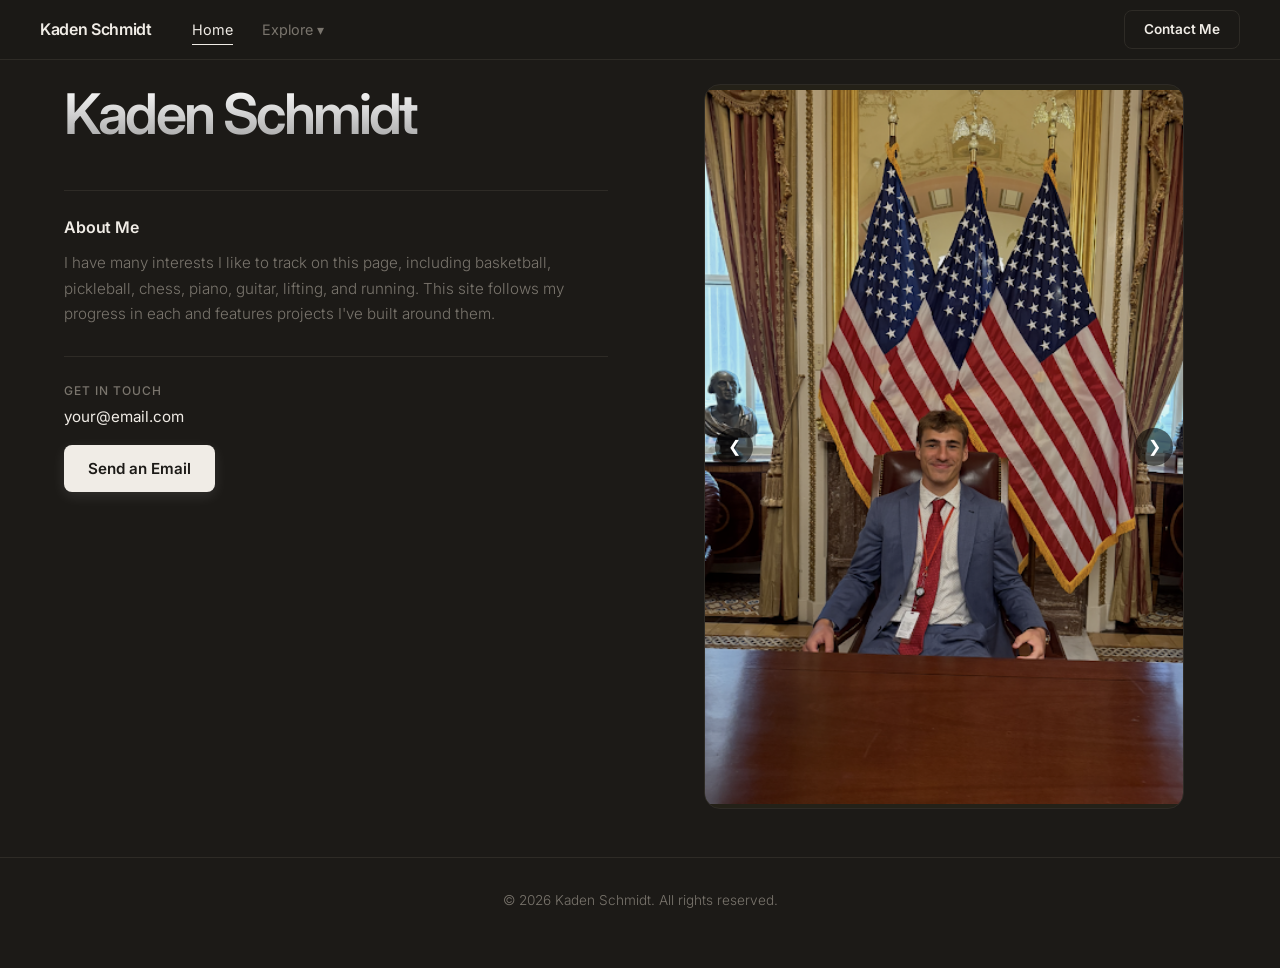
==== index.html @ 580882ee "Add files via upload" ====
<!DOCTYPE html>
<html lang="en">
<head>
    <meta charset="UTF-8">
    <meta name="viewport" content="width=device-width, initial-scale=1.0">
    <title>Kaden Schmidt</title>
    <meta name="description" content="Personal website of Kaden Schmidt.">
    <link rel="stylesheet" href="style.css">
    <link rel="preconnect" href="https://fonts.googleapis.com">
    <link rel="preconnect" href="https://fonts.gstatic.com" crossorigin>
    <link href="https://fonts.googleapis.com/css2?family=Inter:wght@300;400;600&display=swap" rel="stylesheet">
</head>
<body>

    <nav class="navbar">
        <div class="nav-left">
            <a href="index.html" class="nav-brand">Kaden Schmidt</a>
            <div class="nav-links">
                <a href="#home" class="nav-link active">Home</a>
                <div class="nav-dropdown">
                    <button class="nav-link dropdown-toggle">Explore &#9662;</button>
                    <div class="dropdown-menu">
                        <a href="pages/chess.html"      class="dropdown-item">♟ Chess</a>
                        <a href="pages/fitness.html"    class="dropdown-item">🏃 Fitness</a>
                        <a href="pages/pickleball.html" class="dropdown-item">🏓 Pickleball</a>
                        <a href="pages/germany.html"    class="dropdown-item">🇩🇪 Germany</a>
                    </div>
                </div>
            </div>
        </div>
        <a href="mailto:your@email.com" class="button contact-button">Contact Me</a>
    </nav>

    <!-- Single hero section: left = name + about + contact, right = photos -->
    <section id="home" class="hero">

        <div class="hero-left fade-in">
            <h1 class="title">Kaden Schmidt</h1>

            <div class="about-block">
                <h2 class="about-heading">About Me</h2>
                <p class="about-text">I have many interests I like to track on this page, including basketball, pickleball, chess, piano, guitar, lifting, and running. This site follows my progress in each and features projects I've built around them.</p>
            </div>

            <div class="contact-block">
                <p class="contact-label">Get in touch</p>
                <a href="mailto:your@email.com" class="contact-email">your@email.com</a>
                <a href="mailto:your@email.com" class="button cta-button" style="margin-top:1rem;display:inline-block;">Send an Email</a>
            </div>
        </div>

        <div class="hero-right fade-in">
            <div class="carousel-container">
                <button class="carousel-btn prev-btn" aria-label="Previous">&#10094;</button>
                <div class="carousel-track">
                    <img src="images/IMG_5273.PNG" alt="Kaden" class="carousel-img active">
                    <img src="images/IMG_5274.PNG" alt="Kaden" class="carousel-img">
                    <img src="images/IMG_5109.JPG" alt="Kaden" class="carousel-img">
                    <img src="images/IMG_5275.PNG" alt="Kaden" class="carousel-img">
                </div>
                <button class="carousel-btn next-btn" aria-label="Next">&#10095;</button>
            </div>
        </div>

    </section>

    <footer>
        <p>&copy; 2026 Kaden Schmidt. All rights reserved.</p>
    </footer>

    <script src="script.js"></script>
</body>
</html>
---- style.css ----
:root {
    --bg-color: #1c1a17;
    --text-primary: #f0ece6;
    --text-secondary: #7a756d;
    --card-bg: #242118;
    --card-border: #2e2b26;
    --nav-height: 60px;
    --font-family: 'Inter', -apple-system, BlinkMacSystemFont, "Segoe UI", Roboto, Helvetica, Arial, sans-serif;
}

* {
    margin: 0;
    padding: 0;
    box-sizing: border-box;
}

html {
    scroll-behavior: smooth;
    scroll-padding-top: calc(var(--nav-height) + 20px);
}

body {
    background-color: var(--bg-color);
    color: var(--text-primary);
    font-family: var(--font-family);
    line-height: 1.6;
    -webkit-font-smoothing: antialiased;
}

/* ── Navbar ── */
.navbar {
    position: fixed;
    top: 0;
    left: 0;
    right: 0;
    height: var(--nav-height);
    background-color: rgba(28, 26, 23, 0.88);
    backdrop-filter: blur(12px);
    -webkit-backdrop-filter: blur(12px);
    border-bottom: 1px solid var(--card-border);
    display: flex;
    align-items: center;
    justify-content: space-between;
    padding: 0 2.5rem;
    z-index: 1000;
}

.nav-left {
    display: flex;
    align-items: center;
    gap: 2.5rem;
}

.nav-brand {
    font-size: 1rem;
    font-weight: 600;
    color: var(--text-primary);
    text-decoration: none;
    letter-spacing: -0.02em;
    white-space: nowrap;
}

.nav-links {
    display: flex;
    gap: 1.8rem;
    align-items: center;
}

.nav-link {
    font-size: 0.9rem;
    font-weight: 400;
    color: var(--text-secondary);
    text-decoration: none;
    transition: color 0.2s ease;
    position: relative;
    white-space: nowrap;
}

.nav-link::after {
    content: '';
    position: absolute;
    bottom: -4px;
    left: 0;
    width: 0;
    height: 1px;
    background-color: var(--text-primary);
    transition: width 0.2s ease;
}

.nav-link:hover,
.nav-link.active {
    color: var(--text-primary);
}

.nav-link:hover::after,
.nav-link.active::after {
    width: 100%;
}

/* ── Nav Dropdown ── */
.nav-dropdown {
    position: relative;
}

.dropdown-toggle {
    background: none;
    border: none;
    cursor: pointer;
    font-family: var(--font-family);
    padding: 0;
    font-size: 0.9rem;
    font-weight: 400;
    color: var(--text-secondary);
    transition: color 0.2s ease;
}

.dropdown-toggle:hover { color: var(--text-primary); }

.dropdown-menu {
    display: none;
    position: absolute;
    top: calc(100% + 6px);
    left: 0;
    background: #111111;
    border: 1px solid var(--card-border);
    border-radius: 10px;
    padding: 0.4rem;
    min-width: 160px;
    z-index: 9999;
    box-shadow: 0 8px 24px rgba(0,0,0,0.5);
}

/* invisible bridge between toggle and menu so cursor doesn't "fall off" */
.dropdown-menu::before {
    content: '';
    position: absolute;
    top: -10px;
    left: 0;
    right: 0;
    height: 10px;
}

.nav-dropdown:hover .dropdown-menu,
.dropdown-menu.open {
    display: block;
}

.dropdown-item {
    display: block;
    padding: 0.55rem 0.85rem;
    font-size: 0.88rem;
    color: var(--text-secondary);
    text-decoration: none;
    border-radius: 7px;
    transition: all 0.15s ease;
    white-space: nowrap;
}

.dropdown-item:hover {
    background: rgba(255,255,255,0.07);
    color: var(--text-primary);
}

/* ── Buttons ── */
.button {
    display: inline-block;
    padding: 0.7rem 1.5rem;
    border-radius: 8px;
    text-decoration: none;
    font-weight: 600;
    font-size: 0.95rem;
    transition: all 0.2s ease;
    cursor: pointer;
    border: none;
}

.contact-button {
    background-color: transparent;
    color: var(--text-primary);
    border: 1px solid var(--card-border);
    font-size: 0.85rem;
    padding: 0.5rem 1.2rem;
}

.contact-button:hover {
    background-color: var(--card-bg);
    border-color: #404040;
}

.cta-button {
    background-color: var(--text-primary);
    color: var(--bg-color);
    box-shadow: 0 4px 14px rgba(255, 255, 255, 0.1);
}

.cta-button:hover {
    background-color: #d0d0d0;
    transform: translateY(-2px);
    box-shadow: 0 6px 20px rgba(255, 255, 255, 0.15);
}

.secondary-button {
    background-color: transparent;
    color: var(--text-primary);
    border: 1px solid var(--card-border);
}

.secondary-button:hover {
    background-color: var(--card-bg);
    border-color: #404040;
}

/* ── Hero Split Layout ── */
.hero {
    min-height: 90vh;
    display: flex;
    align-items: flex-start;
    gap: 4rem;
    padding: calc(var(--nav-height) + 1.5rem) 4rem 3rem 4rem;
    max-width: 1300px;
    margin: 0 auto;
}

.hero-left {
    flex: 1;
    display: flex;
    flex-direction: column;
    justify-content: flex-start;
}

.hero-right {
    flex: 1;
    display: flex;
    align-items: flex-start;
    justify-content: center;
}

/* About block */
.about-block {
    margin-top: 2rem;
    padding-top: 1.5rem;
    border-top: 1px solid var(--card-border);
}

.about-heading {
    font-size: 1rem;
    font-weight: 600;
    letter-spacing: -0.01em;
    color: var(--text-primary);
    margin-bottom: 0.6rem;
}

.about-text {
    font-size: 0.95rem;
    color: var(--text-secondary);
    line-height: 1.7;
    font-weight: 300;
    margin-bottom: 0;
}

/* Contact block */
.contact-block {
    margin-top: 1.8rem;
    padding-top: 1.5rem;
    border-top: 1px solid var(--card-border);
    display: flex;
    flex-direction: column;
    align-items: flex-start;
}

.contact-label {
    font-size: 0.75rem;
    text-transform: uppercase;
    letter-spacing: 0.08em;
    color: var(--text-secondary);
    margin-bottom: 0.3rem;
    font-weight: 500;
}

.contact-email {
    font-size: 0.95rem;
    color: var(--text-primary);
    text-decoration: none;
    font-weight: 400;
    transition: color 0.2s;
}

.contact-email:hover { color: #a0a0a0; }


/* ── Typography ── */
.title {
    font-size: 3.5rem;
    font-weight: 600;
    letter-spacing: -0.05em;
    margin-bottom: 0.75rem;
    background: linear-gradient(180deg, #ffffff 0%, #a0a0a0 100%);
    -webkit-background-clip: text;
    -webkit-text-fill-color: transparent;
    line-height: 1.1;
}

.subtitle {
    font-size: 1rem;
    font-weight: 300;
    color: var(--text-secondary);
    margin-bottom: 1.5rem;
}

.intro {
    font-size: 1.05rem;
    color: var(--text-secondary);
    margin-bottom: 2rem;
    line-height: 1.7;
    max-width: 480px;
}

.hero-buttons {
    display: flex;
    gap: 1rem;
    flex-wrap: wrap;
}

/* ── Sections ── */
.about,
.projects,
.contact {
    max-width: 1300px;
    margin: 0 auto;
    padding: 4rem;
}

h2 {
    font-size: 1.8rem;
    font-weight: 600;
    margin-bottom: 1rem;
    letter-spacing: -0.02em;
}

p {
    color: var(--text-secondary);
    margin-bottom: 1.5rem;
    font-weight: 300;
}

.mb-4 { margin-bottom: 2rem; }
.text-center { text-align: center; }

/* ── Project Cards ── */
.project-grid {
    display: grid;
    grid-template-columns: repeat(auto-fit, minmax(280px, 1fr));
    gap: 1.5rem;
}

.project-card {
    background-color: var(--card-bg);
    border: 1px solid var(--card-border);
    border-radius: 12px;
    padding: 1.5rem;
    transition: transform 0.3s ease, border-color 0.3s ease, box-shadow 0.3s ease;
}

.project-card:hover {
    transform: translateY(-4px);
    border-color: #404040;
    box-shadow: 0 10px 30px rgba(0, 0, 0, 0.5);
}

.project-card h3 {
    font-size: 1.1rem;
    font-weight: 600;
    margin-bottom: 0.5rem;
    color: var(--text-primary);
}

.project-card p {
    margin-bottom: 0;
    font-size: 0.95rem;
}

/* ── Contact ── */
.contact {
    border-top: 1px solid var(--card-border);
}

/* ── Page Content (chess.html) ── */
.page-content {
    max-width: 700px;
    margin: 0 auto;
    padding: calc(var(--nav-height) + 4rem) 2rem 4rem 2rem;
}

/* ── Footer ── */
footer {
    text-align: center;
    padding: 2rem;
    font-size: 0.85rem;
    color: #4a4640;
    border-top: 1px solid var(--card-border);
}

/* ── Animations ── */
.fade-in {
    opacity: 0;
    transform: translateY(20px);
    animation: fadeIn 0.8s cubic-bezier(0.16, 1, 0.3, 1) forwards;
}

.hero-left.fade-in  { animation-delay: 0.1s; }
.hero-right.fade-in { animation-delay: 0.25s; }

@keyframes fadeIn {
    to { opacity: 1; transform: translateY(0); }
}

/* ── Carousel ── */
.carousel-container {
    position: relative;
    width: 100%;
    max-width: 480px;
    overflow: hidden;
    border-radius: 16px;
    border: 1px solid var(--card-border);
    background-color: var(--card-bg);
}

.carousel-track {
    display: flex;
    transition: transform 0.4s ease-in-out;
}

.carousel-img {
    width: 100%;
    height: auto;
    object-fit: contain;
    flex-shrink: 0;
    display: block;
}

.carousel-btn {
    position: absolute;
    top: 50%;
    transform: translateY(-50%);
    background: rgba(0, 0, 0, 0.55);
    color: white;
    border: none;
    width: 38px;
    height: 38px;
    border-radius: 50%;
    cursor: pointer;
    font-size: 1rem;
    z-index: 10;
    display: flex;
    align-items: center;
    justify-content: center;
    transition: background 0.2s ease;
}

.carousel-btn:hover { background: rgba(0, 0, 0, 0.85); }
.prev-btn { left: 10px; }
.next-btn { right: 10px; }

/* ── Responsive ── */
@media (max-width: 900px) {
    .hero {
        flex-direction: column;
        padding: calc(var(--nav-height) + 2rem) 2rem 3rem 2rem;
        gap: 2.5rem;
        min-height: unset;
    }

    .hero-right {
        width: 100%;
    }

    .carousel-container {
        max-width: 100%;
    }

    .title { font-size: 2.8rem; }

    .about, .projects, .contact {
        padding: 3rem 2rem;
    }
}

@media (max-width: 600px) {
    .navbar { padding: 0 1.2rem; }
    .nav-links { gap: 1rem; }
    .nav-link { font-size: 0.8rem; }
    .nav-brand { font-size: 0.9rem; }
    .title { font-size: 2.2rem; }
}
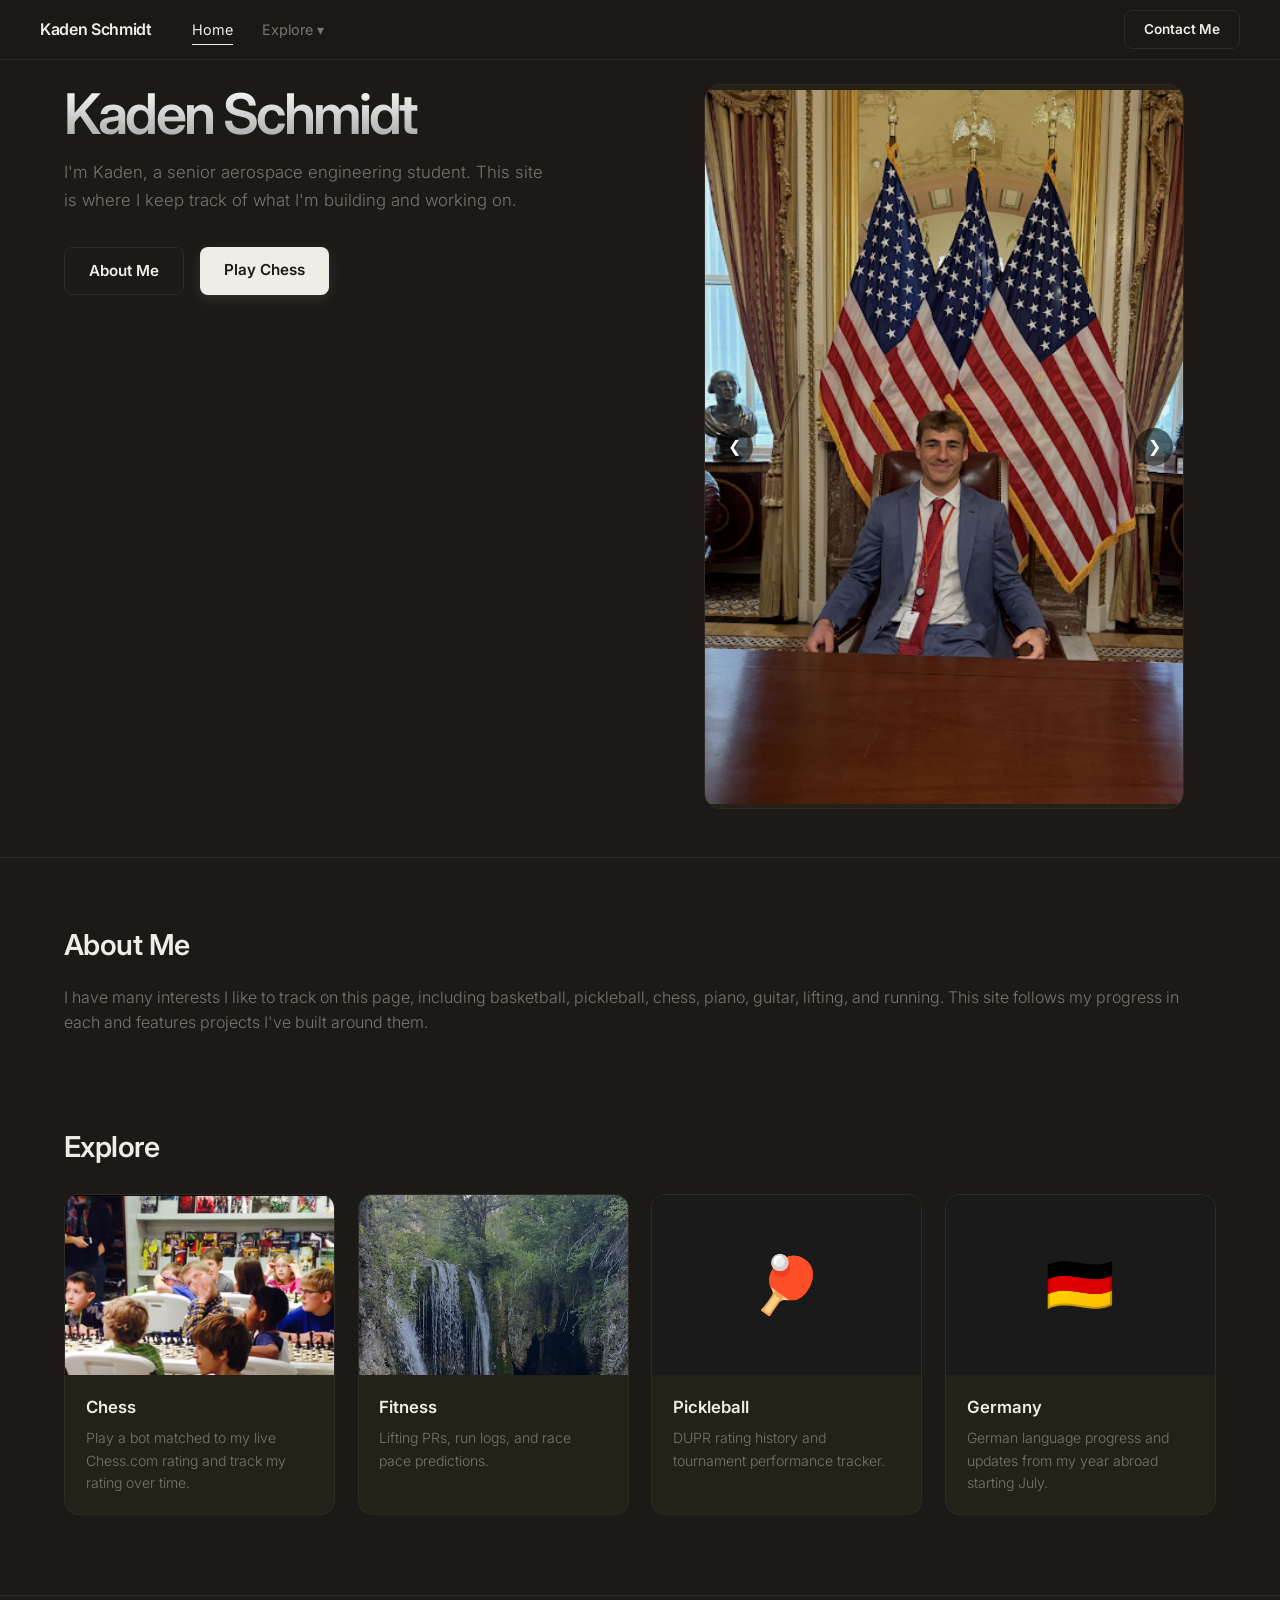
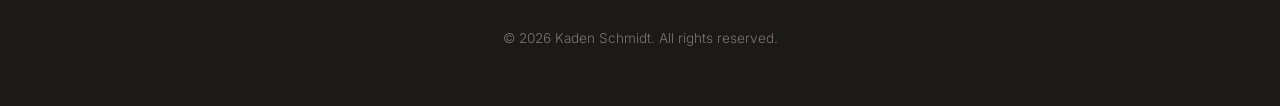
==== commit f554b6fc: "Add files via upload" ====
--- a/index.html
+++ b/index.html
@@ -31,24 +31,16 @@
         <a href="mailto:your@email.com" class="button contact-button">Contact Me</a>
     </nav>
 
-    <!-- Single hero section: left = name + about + contact, right = photos -->
+    <!-- Hero -->
     <section id="home" class="hero">
-
         <div class="hero-left fade-in">
             <h1 class="title">Kaden Schmidt</h1>
-
-            <div class="about-block">
-                <h2 class="about-heading">About Me</h2>
-                <p class="about-text">I have many interests I like to track on this page, including basketball, pickleball, chess, piano, guitar, lifting, and running. This site follows my progress in each and features projects I've built around them.</p>
-            </div>
-
-            <div class="contact-block">
-                <p class="contact-label">Get in touch</p>
-                <a href="mailto:your@email.com" class="contact-email">your@email.com</a>
-                <a href="mailto:your@email.com" class="button cta-button" style="margin-top:1rem;display:inline-block;">Send an Email</a>
+            <p class="intro">I'm Kaden, a senior aerospace engineering student. This site is where I keep track of what I'm building and working on.</p>
+            <div class="hero-buttons">
+                <a href="#about"           class="button secondary-button">About Me</a>
+                <a href="pages/chess.html" class="button cta-button">Play Chess</a>
             </div>
         </div>
-
         <div class="hero-right fade-in">
             <div class="carousel-container">
                 <button class="carousel-btn prev-btn" aria-label="Previous">&#10094;</button>
@@ -61,7 +53,60 @@
                 <button class="carousel-btn next-btn" aria-label="Next">&#10095;</button>
             </div>
         </div>
+    </section>
 
+    <!-- About -->
+    <section id="about" class="about fade-in">
+        <h2>About Me</h2>
+        <p>I have many interests I like to track on this page, including basketball, pickleball, chess, piano, guitar, lifting, and running. This site follows my progress in each and features projects I've built around them.</p>
+    </section>
+
+    <!-- Page cards -->
+    <section id="pages" class="page-cards-section fade-in">
+        <h2>Explore</h2>
+        <div class="page-cards-grid">
+
+            <a href="pages/chess.html" class="page-card">
+                <div class="page-card-img-wrap">
+                    <img src="images/IMG_0338chess.PNG" alt="Chess">
+                </div>
+                <div class="page-card-body">
+                    <h3>Chess</h3>
+                    <p>Play a bot matched to my live Chess.com rating and track my rating over time.</p>
+                </div>
+            </a>
+
+            <a href="pages/fitness.html" class="page-card">
+                <div class="page-card-img-wrap">
+                    <img src="images/IMG_5275.PNG" alt="Fitness">
+                </div>
+                <div class="page-card-body">
+                    <h3>Fitness</h3>
+                    <p>Lifting PRs, run logs, and race pace predictions.</p>
+                </div>
+            </a>
+
+            <a href="pages/pickleball.html" class="page-card">
+                <div class="page-card-img-wrap page-card-img-placeholder">
+                    <span>🏓</span>
+                </div>
+                <div class="page-card-body">
+                    <h3>Pickleball</h3>
+                    <p>DUPR rating history and tournament performance tracker.</p>
+                </div>
+            </a>
+
+            <a href="pages/germany.html" class="page-card">
+                <div class="page-card-img-wrap page-card-img-placeholder">
+                    <span>🇩🇪</span>
+                </div>
+                <div class="page-card-body">
+                    <h3>Germany</h3>
+                    <p>German language progress and updates from my year abroad starting July.</p>
+                </div>
+            </a>
+
+        </div>
     </section>
 
     <footer>
--- a/style.css
+++ b/style.css
@@ -322,12 +322,11 @@
 }
 
 /* ── Sections ── */
-.about,
-.projects,
-.contact {
+.about {
     max-width: 1300px;
     margin: 0 auto;
     padding: 4rem;
+    border-top: 1px solid var(--card-border);
 }
 
 h2 {
@@ -343,46 +342,84 @@
     font-weight: 300;
 }
 
-.mb-4 { margin-bottom: 2rem; }
-.text-center { text-align: center; }
-
-/* ── Project Cards ── */
-.project-grid {
+/* ── Page Cards ── */
+.page-cards-section {
+    max-width: 1300px;
+    margin: 0 auto;
+    padding: 0 4rem 5rem 4rem;
+}
+
+.page-cards-grid {
     display: grid;
-    grid-template-columns: repeat(auto-fit, minmax(280px, 1fr));
-    gap: 1.5rem;
-}
-
-.project-card {
-    background-color: var(--card-bg);
+    grid-template-columns: repeat(auto-fit, minmax(240px, 1fr));
+    gap: 1.4rem;
+    margin-top: 1.5rem;
+}
+
+.page-card {
+    background: var(--card-bg);
     border: 1px solid var(--card-border);
-    border-radius: 12px;
-    padding: 1.5rem;
-    transition: transform 0.3s ease, border-color 0.3s ease, box-shadow 0.3s ease;
-}
-
-.project-card:hover {
-    transform: translateY(-4px);
+    border-radius: 14px;
+    overflow: hidden;
+    text-decoration: none;
+    color: inherit;
+    transition: transform 0.25s ease, border-color 0.25s ease, box-shadow 0.25s ease;
+    display: flex;
+    flex-direction: column;
+}
+
+.page-card:hover {
+    transform: translateY(-5px);
     border-color: #404040;
-    box-shadow: 0 10px 30px rgba(0, 0, 0, 0.5);
-}
-
-.project-card h3 {
-    font-size: 1.1rem;
+    box-shadow: 0 12px 32px rgba(0,0,0,0.5);
+}
+
+.page-card-img-wrap {
+    width: 100%;
+    height: 180px;
+    overflow: hidden;
+    background: #1a1a1a;
+}
+
+.page-card-img-wrap img {
+    width: 100%;
+    height: 100%;
+    object-fit: cover;
+    object-position: center top;
+    display: block;
+    transition: transform 0.3s ease;
+}
+
+.page-card:hover .page-card-img-wrap img {
+    transform: scale(1.04);
+}
+
+.page-card-img-placeholder {
+    display: flex;
+    align-items: center;
+    justify-content: center;
+    font-size: 3.5rem;
+}
+
+.page-card-body {
+    padding: 1.2rem 1.3rem;
+    flex: 1;
+}
+
+.page-card-body h3 {
+    font-size: 1.05rem;
     font-weight: 600;
-    margin-bottom: 0.5rem;
-    color: var(--text-primary);
-}
-
-.project-card p {
-    margin-bottom: 0;
-    font-size: 0.95rem;
-}
-
-/* ── Contact ── */
-.contact {
-    border-top: 1px solid var(--card-border);
-}
+    color: var(--text-primary);
+    margin-bottom: 0.4rem;
+}
+
+.page-card-body p {
+    font-size: 0.88rem;
+    color: var(--text-secondary);
+    line-height: 1.6;
+    margin: 0;
+}
+
 
 /* ── Page Content (chess.html) ── */
 .page-content {
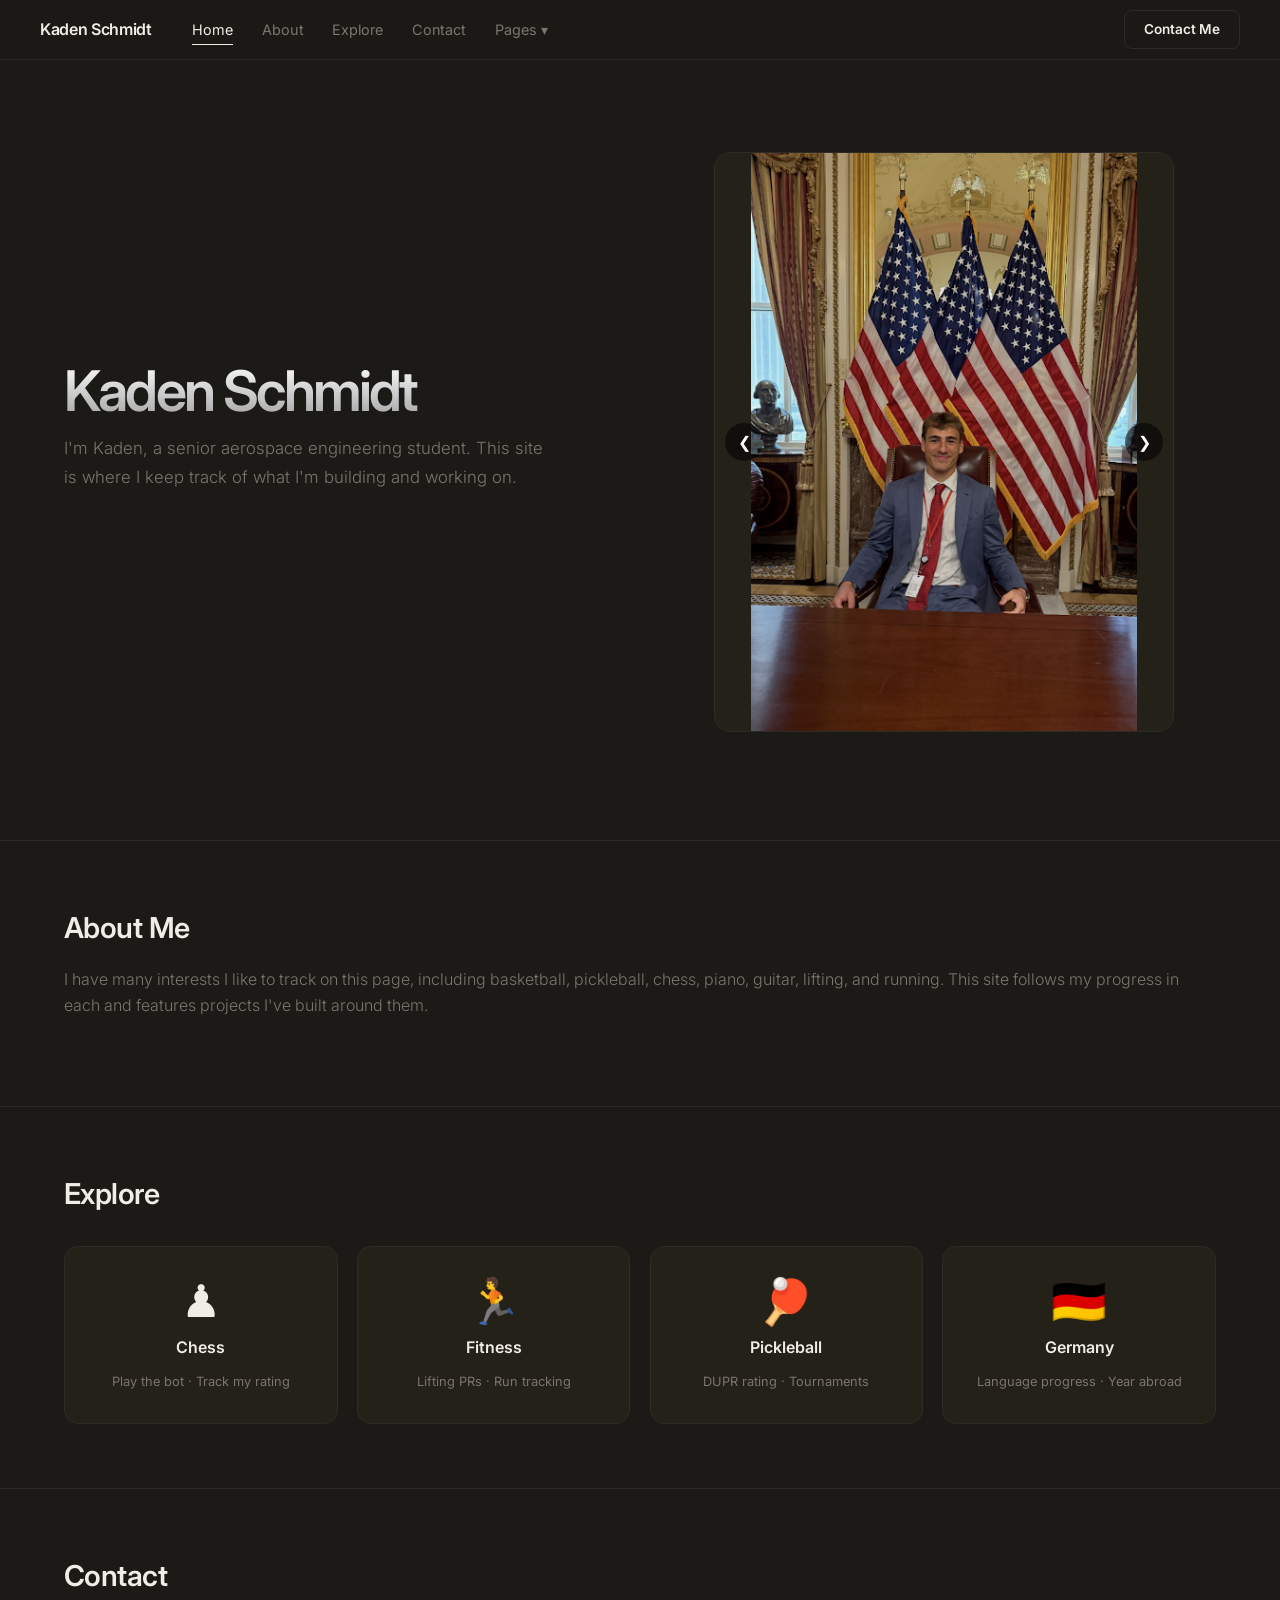
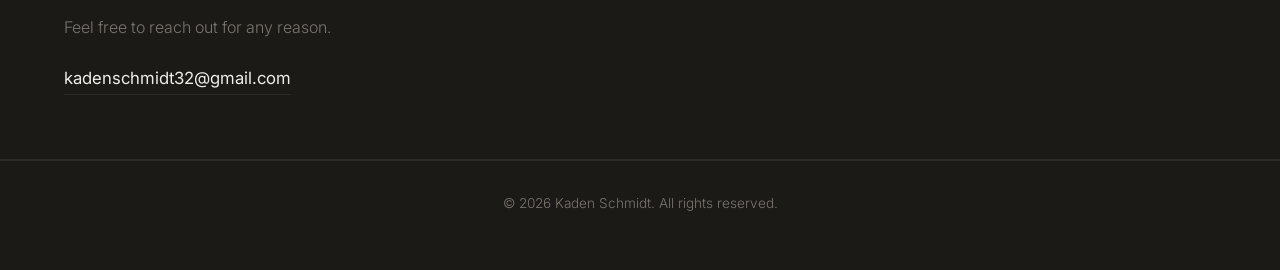
==== commit 63c305e5: "Add files via upload" ====
--- a/index.html
+++ b/index.html
@@ -16,9 +16,12 @@
         <div class="nav-left">
             <a href="index.html" class="nav-brand">Kaden Schmidt</a>
             <div class="nav-links">
-                <a href="#home" class="nav-link active">Home</a>
+                <a href="#home"    class="nav-link active">Home</a>
+                <a href="#about"   class="nav-link">About</a>
+                <a href="#explore" class="nav-link">Explore</a>
+                <a href="#contact" class="nav-link">Contact</a>
                 <div class="nav-dropdown">
-                    <button class="nav-link dropdown-toggle">Explore &#9662;</button>
+                    <button class="nav-link dropdown-toggle">Pages &#9662;</button>
                     <div class="dropdown-menu">
                         <a href="pages/chess.html"      class="dropdown-item">♟ Chess</a>
                         <a href="pages/fitness.html"    class="dropdown-item">🏃 Fitness</a>
@@ -28,24 +31,20 @@
                 </div>
             </div>
         </div>
-        <a href="mailto:your@email.com" class="button contact-button">Contact Me</a>
+        <a href="#contact" class="button contact-button">Contact Me</a>
     </nav>
 
-    <!-- Hero -->
+    <!-- ── Hero ── -->
     <section id="home" class="hero">
         <div class="hero-left fade-in">
             <h1 class="title">Kaden Schmidt</h1>
             <p class="intro">I'm Kaden, a senior aerospace engineering student. This site is where I keep track of what I'm building and working on.</p>
-            <div class="hero-buttons">
-                <a href="#about"           class="button secondary-button">About Me</a>
-                <a href="pages/chess.html" class="button cta-button">Play Chess</a>
-            </div>
         </div>
         <div class="hero-right fade-in">
             <div class="carousel-container">
                 <button class="carousel-btn prev-btn" aria-label="Previous">&#10094;</button>
                 <div class="carousel-track">
-                    <img src="images/IMG_5273.PNG" alt="Kaden" class="carousel-img active">
+                    <img src="images/IMG_5273.PNG" alt="Kaden" class="carousel-img">
                     <img src="images/IMG_5274.PNG" alt="Kaden" class="carousel-img">
                     <img src="images/IMG_5109.JPG" alt="Kaden" class="carousel-img">
                     <img src="images/IMG_5275.PNG" alt="Kaden" class="carousel-img">
@@ -55,60 +54,51 @@
         </div>
     </section>
 
-    <!-- About -->
-    <section id="about" class="about fade-in">
+    <!-- ── About ── -->
+    <div class="section-divider"></div>
+    <section id="about" class="content-section fade-in">
         <h2>About Me</h2>
         <p>I have many interests I like to track on this page, including basketball, pickleball, chess, piano, guitar, lifting, and running. This site follows my progress in each and features projects I've built around them.</p>
     </section>
 
-    <!-- Page cards -->
-    <section id="pages" class="page-cards-section fade-in">
+    <!-- ── Explore ── -->
+    <div class="section-divider"></div>
+    <section id="explore" class="content-section fade-in">
         <h2>Explore</h2>
-        <div class="page-cards-grid">
-
-            <a href="pages/chess.html" class="page-card">
-                <div class="page-card-img-wrap">
-                    <img src="images/IMG_0338chess.PNG" alt="Chess">
-                </div>
-                <div class="page-card-body">
-                    <h3>Chess</h3>
-                    <p>Play a bot matched to my live Chess.com rating and track my rating over time.</p>
-                </div>
+        <div class="explore-grid">
+            <a href="pages/chess.html" class="explore-tile">
+                <span class="explore-icon">♟</span>
+                <span class="explore-title">Chess</span>
+                <span class="explore-desc">Play the bot · Track my rating</span>
             </a>
-
-            <a href="pages/fitness.html" class="page-card">
-                <div class="page-card-img-wrap">
-                    <img src="images/IMG_5275.PNG" alt="Fitness">
-                </div>
-                <div class="page-card-body">
-                    <h3>Fitness</h3>
-                    <p>Lifting PRs, run logs, and race pace predictions.</p>
-                </div>
+            <a href="pages/fitness.html" class="explore-tile">
+                <span class="explore-icon">🏃</span>
+                <span class="explore-title">Fitness</span>
+                <span class="explore-desc">Lifting PRs · Run tracking</span>
             </a>
-
-            <a href="pages/pickleball.html" class="page-card">
-                <div class="page-card-img-wrap page-card-img-placeholder">
-                    <span>🏓</span>
-                </div>
-                <div class="page-card-body">
-                    <h3>Pickleball</h3>
-                    <p>DUPR rating history and tournament performance tracker.</p>
-                </div>
+            <a href="pages/pickleball.html" class="explore-tile">
+                <span class="explore-icon">🏓</span>
+                <span class="explore-title">Pickleball</span>
+                <span class="explore-desc">DUPR rating · Tournaments</span>
             </a>
-
-            <a href="pages/germany.html" class="page-card">
-                <div class="page-card-img-wrap page-card-img-placeholder">
-                    <span>🇩🇪</span>
-                </div>
-                <div class="page-card-body">
-                    <h3>Germany</h3>
-                    <p>German language progress and updates from my year abroad starting July.</p>
-                </div>
+            <a href="pages/germany.html" class="explore-tile">
+                <span class="explore-icon">🇩🇪</span>
+                <span class="explore-title">Germany</span>
+                <span class="explore-desc">Language progress · Year abroad</span>
             </a>
-
         </div>
     </section>
 
+    <!-- ── Contact ── -->
+    <div class="section-divider"></div>
+    <section id="contact" class="content-section fade-in">
+        <h2>Contact</h2>
+        <p>Feel free to reach out for any reason.</p>
+        <a href="mailto:kadenschmidt32@gmail.com" class="contact-email-link">kadenschmidt32@gmail.com</a>
+    </section>
+
+    <!-- ── Footer ── -->
+    <div class="section-divider"></div>
     <footer>
         <p>&copy; 2026 Kaden Schmidt. All rights reserved.</p>
     </footer>
--- a/style.css
+++ b/style.css
@@ -212,11 +212,11 @@
 
 /* ── Hero Split Layout ── */
 .hero {
-    min-height: 90vh;
-    display: flex;
-    align-items: flex-start;
+    min-height: calc(100vh - var(--nav-height));
+    display: flex;
+    align-items: center;
     gap: 4rem;
-    padding: calc(var(--nav-height) + 1.5rem) 4rem 3rem 4rem;
+    padding: calc(var(--nav-height) + 2rem) 4rem 3rem 4rem;
     max-width: 1300px;
     margin: 0 auto;
 }
@@ -225,67 +225,15 @@
     flex: 1;
     display: flex;
     flex-direction: column;
-    justify-content: flex-start;
+    justify-content: center;
 }
 
 .hero-right {
     flex: 1;
     display: flex;
-    align-items: flex-start;
+    align-items: center;
     justify-content: center;
 }
-
-/* About block */
-.about-block {
-    margin-top: 2rem;
-    padding-top: 1.5rem;
-    border-top: 1px solid var(--card-border);
-}
-
-.about-heading {
-    font-size: 1rem;
-    font-weight: 600;
-    letter-spacing: -0.01em;
-    color: var(--text-primary);
-    margin-bottom: 0.6rem;
-}
-
-.about-text {
-    font-size: 0.95rem;
-    color: var(--text-secondary);
-    line-height: 1.7;
-    font-weight: 300;
-    margin-bottom: 0;
-}
-
-/* Contact block */
-.contact-block {
-    margin-top: 1.8rem;
-    padding-top: 1.5rem;
-    border-top: 1px solid var(--card-border);
-    display: flex;
-    flex-direction: column;
-    align-items: flex-start;
-}
-
-.contact-label {
-    font-size: 0.75rem;
-    text-transform: uppercase;
-    letter-spacing: 0.08em;
-    color: var(--text-secondary);
-    margin-bottom: 0.3rem;
-    font-weight: 500;
-}
-
-.contact-email {
-    font-size: 0.95rem;
-    color: var(--text-primary);
-    text-decoration: none;
-    font-weight: 400;
-    transition: color 0.2s;
-}
-
-.contact-email:hover { color: #a0a0a0; }
 
 
 /* ── Typography ── */
@@ -321,12 +269,18 @@
     flex-wrap: wrap;
 }
 
-/* ── Sections ── */
-.about {
+/* ── Section divider ── */
+.section-divider {
+    width: 100%;
+    height: 1px;
+    background: var(--card-border);
+}
+
+/* ── Content sections ── */
+.content-section {
     max-width: 1300px;
     margin: 0 auto;
     padding: 4rem;
-    border-top: 1px solid var(--card-border);
 }
 
 h2 {
@@ -342,82 +296,66 @@
     font-weight: 300;
 }
 
-/* ── Page Cards ── */
-.page-cards-section {
-    max-width: 1300px;
-    margin: 0 auto;
-    padding: 0 4rem 5rem 4rem;
-}
-
-.page-cards-grid {
+/* ── Explore tiles ── */
+.explore-grid {
     display: grid;
-    grid-template-columns: repeat(auto-fit, minmax(240px, 1fr));
-    gap: 1.4rem;
-    margin-top: 1.5rem;
-}
-
-.page-card {
+    grid-template-columns: repeat(4, 1fr);
+    gap: 1.2rem;
+    margin-top: 1.8rem;
+}
+
+.explore-tile {
     background: var(--card-bg);
     border: 1px solid var(--card-border);
     border-radius: 14px;
-    overflow: hidden;
+    padding: 2rem 1rem;
     text-decoration: none;
     color: inherit;
-    transition: transform 0.25s ease, border-color 0.25s ease, box-shadow 0.25s ease;
     display: flex;
     flex-direction: column;
-}
-
-.page-card:hover {
-    transform: translateY(-5px);
-    border-color: #404040;
-    box-shadow: 0 12px 32px rgba(0,0,0,0.5);
-}
-
-.page-card-img-wrap {
-    width: 100%;
-    height: 180px;
-    overflow: hidden;
-    background: #1a1a1a;
-}
-
-.page-card-img-wrap img {
-    width: 100%;
-    height: 100%;
-    object-fit: cover;
-    object-position: center top;
-    display: block;
-    transition: transform 0.3s ease;
-}
-
-.page-card:hover .page-card-img-wrap img {
-    transform: scale(1.04);
-}
-
-.page-card-img-placeholder {
-    display: flex;
-    align-items: center;
-    justify-content: center;
-    font-size: 3.5rem;
-}
-
-.page-card-body {
-    padding: 1.2rem 1.3rem;
-    flex: 1;
-}
-
-.page-card-body h3 {
+    align-items: center;
+    gap: 0.7rem;
+    transition: transform 0.2s ease, border-color 0.2s ease, box-shadow 0.2s ease;
+    text-align: center;
+}
+
+.explore-tile:hover {
+    transform: translateY(-4px);
+    border-color: #444;
+    box-shadow: 0 10px 30px rgba(0,0,0,0.4);
+}
+
+.explore-icon {
+    font-size: 2.8rem;
+    line-height: 1;
+}
+
+.explore-title {
+    font-size: 1rem;
+    font-weight: 600;
+    color: var(--text-primary);
+}
+
+.explore-desc {
+    font-size: 0.8rem;
+    color: var(--text-secondary);
+    line-height: 1.5;
+}
+
+/* ── Contact ── */
+.contact-email-link {
+    display: inline-block;
     font-size: 1.05rem;
-    font-weight: 600;
-    color: var(--text-primary);
-    margin-bottom: 0.4rem;
-}
-
-.page-card-body p {
-    font-size: 0.88rem;
-    color: var(--text-secondary);
-    line-height: 1.6;
-    margin: 0;
+    color: var(--text-primary);
+    text-decoration: none;
+    border-bottom: 1px solid var(--card-border);
+    padding-bottom: 2px;
+    transition: border-color 0.2s, color 0.2s;
+}
+
+.contact-email-link:hover {
+    color: #a0a0a0;
+    border-color: #666;
 }
 
 
@@ -455,7 +393,10 @@
 .carousel-container {
     position: relative;
     width: 100%;
-    max-width: 480px;
+    max-width: 460px;
+    height: calc(100vh - var(--nav-height) - 6rem);
+    max-height: 580px;
+    min-height: 300px;
     overflow: hidden;
     border-radius: 16px;
     border: 1px solid var(--card-border);
@@ -464,13 +405,15 @@
 
 .carousel-track {
     display: flex;
+    height: 100%;
     transition: transform 0.4s ease-in-out;
 }
 
 .carousel-img {
     width: 100%;
-    height: auto;
+    height: 100%;
     object-fit: contain;
+    object-position: center;
     flex-shrink: 0;
     display: block;
 }
@@ -503,22 +446,25 @@
     .hero {
         flex-direction: column;
         padding: calc(var(--nav-height) + 2rem) 2rem 3rem 2rem;
-        gap: 2.5rem;
+        gap: 2rem;
         min-height: unset;
+        align-items: flex-start;
     }
 
-    .hero-right {
-        width: 100%;
-    }
+    .hero-right { width: 100%; }
 
     .carousel-container {
         max-width: 100%;
+        height: 60vw;
+        max-height: 420px;
     }
 
     .title { font-size: 2.8rem; }
 
-    .about, .projects, .contact {
-        padding: 3rem 2rem;
+    .content-section { padding: 3rem 2rem; }
+
+    .explore-grid {
+        grid-template-columns: repeat(2, 1fr);
     }
 }
 
@@ -528,4 +474,5 @@
     .nav-link { font-size: 0.8rem; }
     .nav-brand { font-size: 0.9rem; }
     .title { font-size: 2.2rem; }
-}
+    .explore-grid { grid-template-columns: repeat(2, 1fr); }
+}
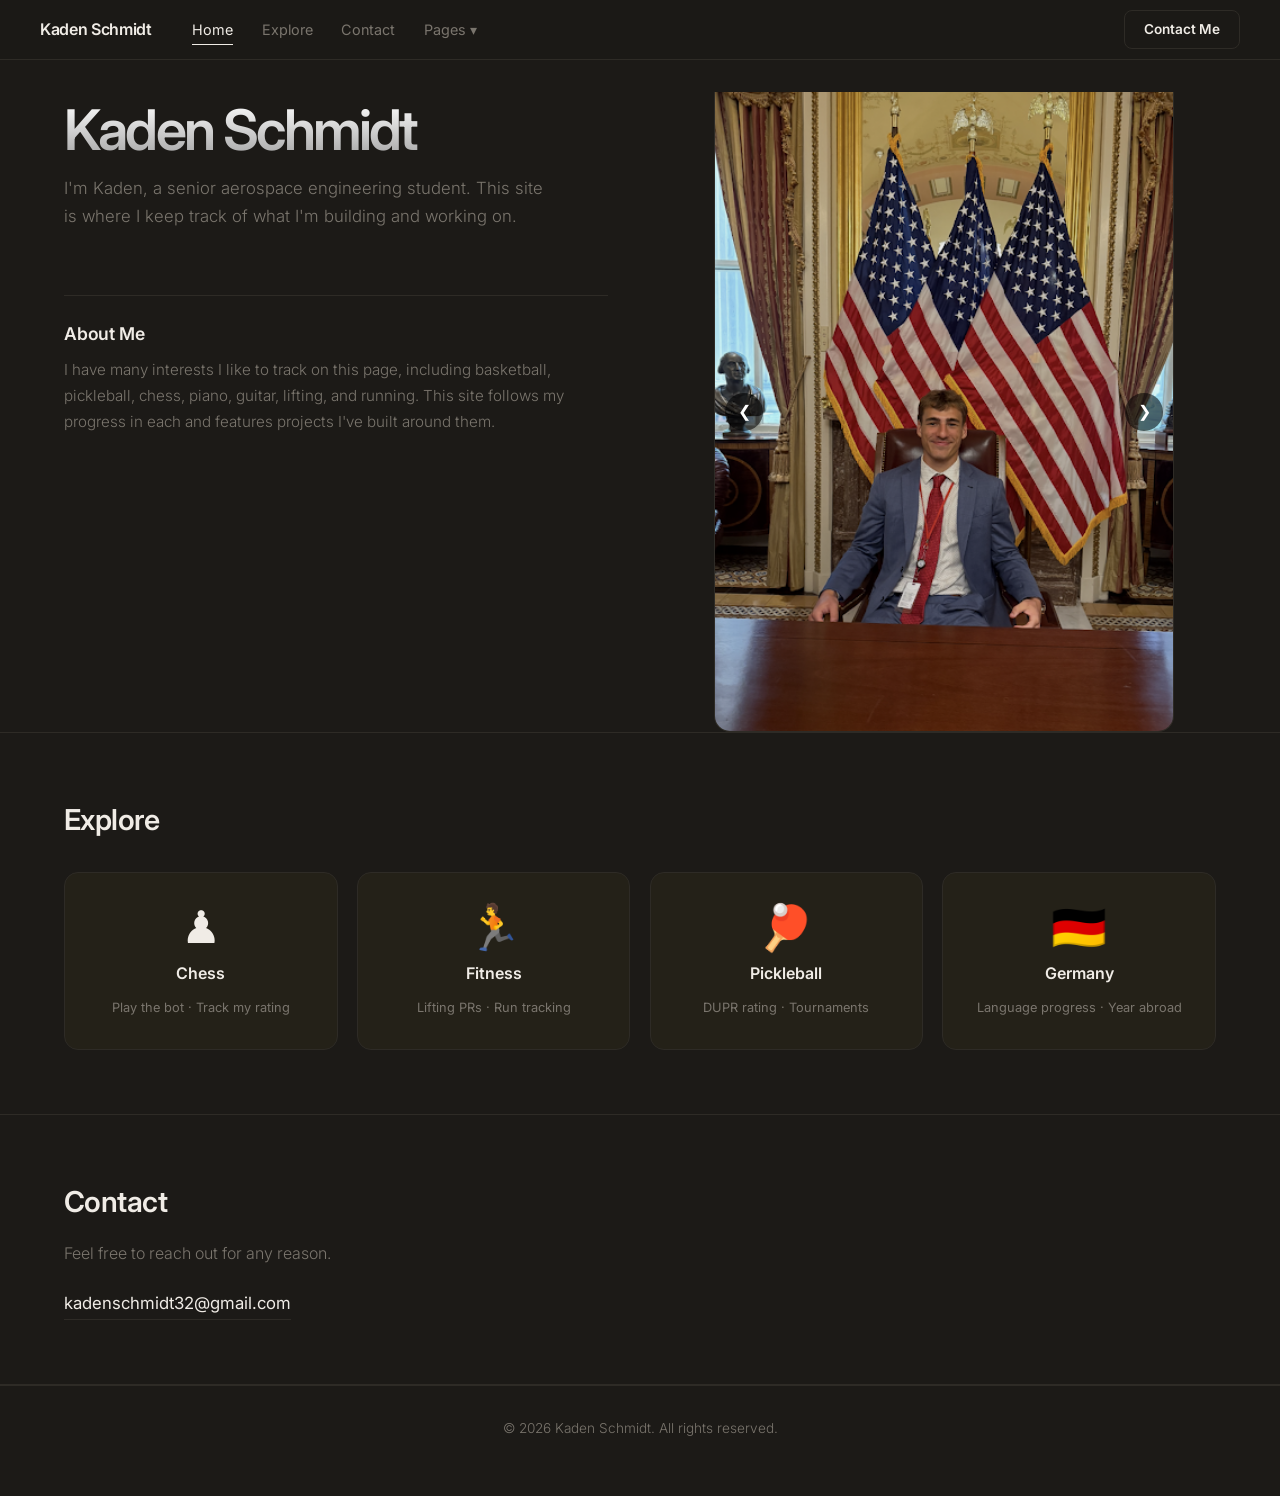
==== commit 4e7a153c: "Add files via upload" ====
--- a/index.html
+++ b/index.html
@@ -17,7 +17,6 @@
             <a href="index.html" class="nav-brand">Kaden Schmidt</a>
             <div class="nav-links">
                 <a href="#home"    class="nav-link active">Home</a>
-                <a href="#about"   class="nav-link">About</a>
                 <a href="#explore" class="nav-link">Explore</a>
                 <a href="#contact" class="nav-link">Contact</a>
                 <div class="nav-dropdown">
@@ -36,10 +35,19 @@
 
     <!-- ── Hero ── -->
     <section id="home" class="hero">
+
+        <!-- Left: name, intro, about -->
         <div class="hero-left fade-in">
             <h1 class="title">Kaden Schmidt</h1>
             <p class="intro">I'm Kaden, a senior aerospace engineering student. This site is where I keep track of what I'm building and working on.</p>
+
+            <div class="hero-about">
+                <h2 class="hero-about-heading">About Me</h2>
+                <p class="hero-about-text">I have many interests I like to track on this page, including basketball, pickleball, chess, piano, guitar, lifting, and running. This site follows my progress in each and features projects I've built around them.</p>
+            </div>
         </div>
+
+        <!-- Right: carousel -->
         <div class="hero-right fade-in">
             <div class="carousel-container">
                 <button class="carousel-btn prev-btn" aria-label="Previous">&#10094;</button>
@@ -52,13 +60,7 @@
                 <button class="carousel-btn next-btn" aria-label="Next">&#10095;</button>
             </div>
         </div>
-    </section>
 
-    <!-- ── About ── -->
-    <div class="section-divider"></div>
-    <section id="about" class="content-section fade-in">
-        <h2>About Me</h2>
-        <p>I have many interests I like to track on this page, including basketball, pickleball, chess, piano, guitar, lifting, and running. This site follows my progress in each and features projects I've built around them.</p>
     </section>
 
     <!-- ── Explore ── -->
--- a/style.css
+++ b/style.css
@@ -212,11 +212,10 @@
 
 /* ── Hero Split Layout ── */
 .hero {
-    min-height: calc(100vh - var(--nav-height));
-    display: flex;
-    align-items: center;
+    display: flex;
+    align-items: flex-start;
     gap: 4rem;
-    padding: calc(var(--nav-height) + 2rem) 4rem 3rem 4rem;
+    padding: calc(var(--nav-height) + 2rem) 4rem 0 4rem;
     max-width: 1300px;
     margin: 0 auto;
 }
@@ -225,14 +224,37 @@
     flex: 1;
     display: flex;
     flex-direction: column;
-    justify-content: center;
+    padding-top: 0.5rem;
 }
 
 .hero-right {
     flex: 1;
     display: flex;
-    align-items: center;
+    align-items: flex-start;
     justify-content: center;
+}
+
+/* About block inside hero */
+.hero-about {
+    margin-top: 2rem;
+    padding-top: 1.5rem;
+    border-top: 1px solid var(--card-border);
+}
+
+.hero-about-heading {
+    font-size: 1.1rem;
+    font-weight: 600;
+    color: var(--text-primary);
+    margin-bottom: 0.6rem;
+    letter-spacing: -0.01em;
+}
+
+.hero-about-text {
+    font-size: 0.95rem;
+    color: var(--text-secondary);
+    line-height: 1.7;
+    font-weight: 300;
+    margin: 0;
 }
 
 
@@ -394,12 +416,13 @@
     position: relative;
     width: 100%;
     max-width: 460px;
-    height: calc(100vh - var(--nav-height) - 6rem);
-    max-height: 580px;
+    height: calc(100vh - var(--nav-height) - 2rem);
+    max-height: 640px;
     min-height: 300px;
     overflow: hidden;
-    border-radius: 16px;
+    border-radius: 0 0 16px 16px;
     border: 1px solid var(--card-border);
+    border-top: none;
     background-color: var(--card-bg);
 }
 
@@ -412,8 +435,8 @@
 .carousel-img {
     width: 100%;
     height: 100%;
-    object-fit: contain;
-    object-position: center;
+    object-fit: cover;
+    object-position: center 20%;
     flex-shrink: 0;
     display: block;
 }
@@ -445,27 +468,23 @@
 @media (max-width: 900px) {
     .hero {
         flex-direction: column;
-        padding: calc(var(--nav-height) + 2rem) 2rem 3rem 2rem;
+        padding: calc(var(--nav-height) + 2rem) 2rem 0 2rem;
         gap: 2rem;
-        min-height: unset;
-        align-items: flex-start;
     }
 
     .hero-right { width: 100%; }
 
     .carousel-container {
         max-width: 100%;
-        height: 60vw;
-        max-height: 420px;
+        height: 70vw;
+        max-height: 460px;
+        border-radius: 12px;
+        border-top: 1px solid var(--card-border);
     }
 
     .title { font-size: 2.8rem; }
-
     .content-section { padding: 3rem 2rem; }
-
-    .explore-grid {
-        grid-template-columns: repeat(2, 1fr);
-    }
+    .explore-grid { grid-template-columns: repeat(2, 1fr); }
 }
 
 @media (max-width: 600px) {
@@ -474,5 +493,4 @@
     .nav-link { font-size: 0.8rem; }
     .nav-brand { font-size: 0.9rem; }
     .title { font-size: 2.2rem; }
-    .explore-grid { grid-template-columns: repeat(2, 1fr); }
-}
+}
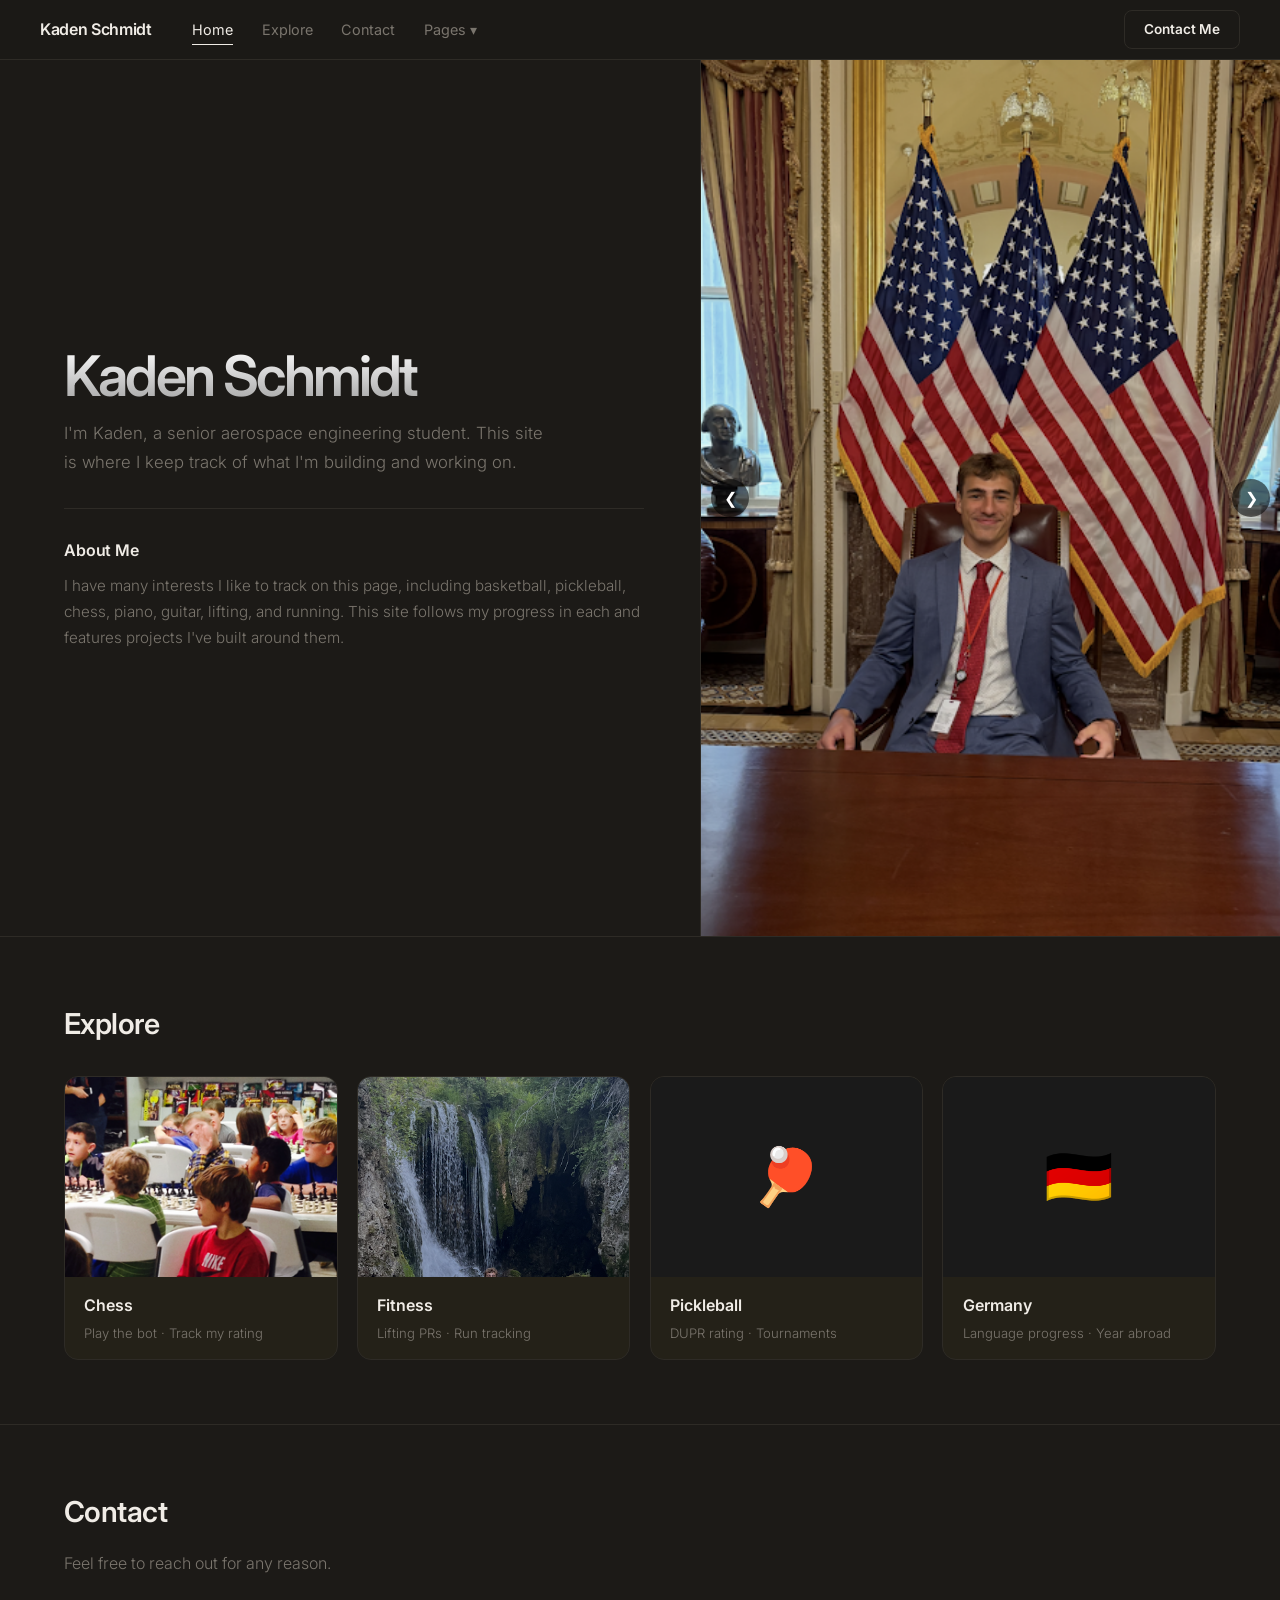
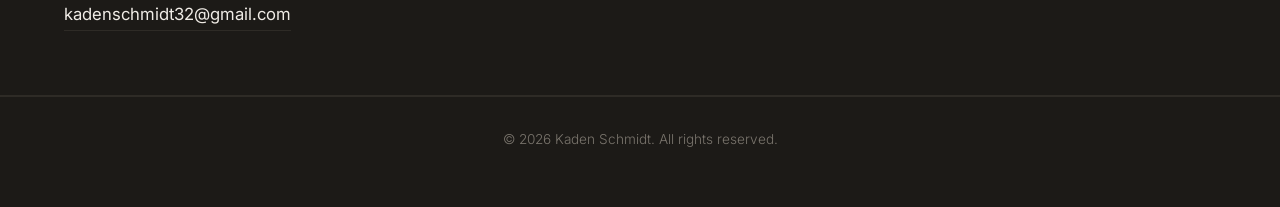
==== commit a0e64901: "Add files via upload" ====
--- a/index.html
+++ b/index.html
@@ -36,14 +36,14 @@
     <!-- ── Hero ── -->
     <section id="home" class="hero">
 
-        <!-- Left: name, intro, about -->
+        <!-- Left: name, intro, about — fills same height as photo -->
         <div class="hero-left fade-in">
-            <h1 class="title">Kaden Schmidt</h1>
-            <p class="intro">I'm Kaden, a senior aerospace engineering student. This site is where I keep track of what I'm building and working on.</p>
-
-            <div class="hero-about">
-                <h2 class="hero-about-heading">About Me</h2>
-                <p class="hero-about-text">I have many interests I like to track on this page, including basketball, pickleball, chess, piano, guitar, lifting, and running. This site follows my progress in each and features projects I've built around them.</p>
+            <div class="hero-left-inner">
+                <h1 class="title">Kaden Schmidt</h1>
+                <p class="intro">I'm Kaden, a senior aerospace engineering student. This site is where I keep track of what I'm building and working on.</p>
+                <div class="hero-divider"></div>
+                <h3 class="about-heading">About Me</h3>
+                <p class="about-text">I have many interests I like to track on this page, including basketball, pickleball, chess, piano, guitar, lifting, and running. This site follows my progress in each and features projects I've built around them.</p>
             </div>
         </div>
 
@@ -67,27 +67,48 @@
     <div class="section-divider"></div>
     <section id="explore" class="content-section fade-in">
         <h2>Explore</h2>
-        <div class="explore-grid">
-            <a href="pages/chess.html" class="explore-tile">
-                <span class="explore-icon">♟</span>
-                <span class="explore-title">Chess</span>
-                <span class="explore-desc">Play the bot · Track my rating</span>
+        <div class="page-cards-grid">
+
+            <a href="pages/chess.html" class="page-card">
+                <div class="page-card-img-wrap">
+                    <img src="images/IMG_0338chess.PNG" alt="Chess">
+                </div>
+                <div class="page-card-body">
+                    <h3>Chess</h3>
+                    <p>Play the bot · Track my rating</p>
+                </div>
             </a>
-            <a href="pages/fitness.html" class="explore-tile">
-                <span class="explore-icon">🏃</span>
-                <span class="explore-title">Fitness</span>
-                <span class="explore-desc">Lifting PRs · Run tracking</span>
+
+            <a href="pages/fitness.html" class="page-card">
+                <div class="page-card-img-wrap">
+                    <img src="images/IMG_5275.PNG" alt="Fitness">
+                </div>
+                <div class="page-card-body">
+                    <h3>Fitness</h3>
+                    <p>Lifting PRs · Run tracking</p>
+                </div>
             </a>
-            <a href="pages/pickleball.html" class="explore-tile">
-                <span class="explore-icon">🏓</span>
-                <span class="explore-title">Pickleball</span>
-                <span class="explore-desc">DUPR rating · Tournaments</span>
+
+            <a href="pages/pickleball.html" class="page-card">
+                <div class="page-card-img-wrap page-card-placeholder">
+                    <span>🏓</span>
+                </div>
+                <div class="page-card-body">
+                    <h3>Pickleball</h3>
+                    <p>DUPR rating · Tournaments</p>
+                </div>
             </a>
-            <a href="pages/germany.html" class="explore-tile">
-                <span class="explore-icon">🇩🇪</span>
-                <span class="explore-title">Germany</span>
-                <span class="explore-desc">Language progress · Year abroad</span>
+
+            <a href="pages/germany.html" class="page-card">
+                <div class="page-card-img-wrap page-card-placeholder">
+                    <span>🇩🇪</span>
+                </div>
+                <div class="page-card-body">
+                    <h3>Germany</h3>
+                    <p>Language progress · Year abroad</p>
+                </div>
             </a>
+
         </div>
     </section>
 
--- a/style.css
+++ b/style.css
@@ -213,43 +213,48 @@
 /* ── Hero Split Layout ── */
 .hero {
     display: flex;
-    align-items: flex-start;
-    gap: 4rem;
-    padding: calc(var(--nav-height) + 2rem) 4rem 0 4rem;
+    align-items: stretch;
+    gap: 0;
+    padding-top: var(--nav-height);
     max-width: 1300px;
     margin: 0 auto;
+    min-height: calc(100vh - var(--nav-height));
 }
 
 .hero-left {
     flex: 1;
     display: flex;
-    flex-direction: column;
-    padding-top: 0.5rem;
+    align-items: center;
+    padding: 3rem 3.5rem 3rem 4rem;
+}
+
+.hero-left-inner {
+    width: 100%;
 }
 
 .hero-right {
     flex: 1;
     display: flex;
-    align-items: flex-start;
-    justify-content: center;
-}
-
-/* About block inside hero */
-.hero-about {
-    margin-top: 2rem;
-    padding-top: 1.5rem;
-    border-top: 1px solid var(--card-border);
-}
-
-.hero-about-heading {
-    font-size: 1.1rem;
+    align-items: stretch;
+}
+
+/* thin divider between title/intro and about */
+.hero-divider {
+    width: 100%;
+    height: 1px;
+    background: var(--card-border);
+    margin: 1.8rem 0;
+}
+
+.about-heading {
+    font-size: 1rem;
     font-weight: 600;
     color: var(--text-primary);
     margin-bottom: 0.6rem;
     letter-spacing: -0.01em;
 }
 
-.hero-about-text {
+.about-text {
     font-size: 0.95rem;
     color: var(--text-secondary);
     line-height: 1.7;
@@ -318,7 +323,7 @@
     font-weight: 300;
 }
 
-/* ── Explore tiles ── */
+/* ── Explore tiles (icon only - kept for other uses) ── */
 .explore-grid {
     display: grid;
     grid-template-columns: repeat(4, 1fr);
@@ -347,24 +352,83 @@
     box-shadow: 0 10px 30px rgba(0,0,0,0.4);
 }
 
-.explore-icon {
-    font-size: 2.8rem;
-    line-height: 1;
-}
-
-.explore-title {
+.explore-icon  { font-size: 2.8rem; line-height: 1; }
+.explore-title { font-size: 1rem; font-weight: 600; color: var(--text-primary); }
+.explore-desc  { font-size: 0.8rem; color: var(--text-secondary); line-height: 1.5; }
+
+/* ── Photo cards (explore section) ── */
+.page-cards-grid {
+    display: grid;
+    grid-template-columns: repeat(4, 1fr);
+    gap: 1.2rem;
+    margin-top: 1.8rem;
+}
+
+.page-card {
+    background: var(--card-bg);
+    border: 1px solid var(--card-border);
+    border-radius: 14px;
+    overflow: hidden;
+    text-decoration: none;
+    color: inherit;
+    display: flex;
+    flex-direction: column;
+    transition: transform 0.25s ease, border-color 0.25s ease, box-shadow 0.25s ease;
+}
+
+.page-card:hover {
+    transform: translateY(-5px);
+    border-color: #404040;
+    box-shadow: 0 12px 32px rgba(0,0,0,0.5);
+}
+
+.page-card-img-wrap {
+    width: 100%;
+    height: 200px;
+    overflow: hidden;
+    background: #1a1a1a;
+}
+
+.page-card-img-wrap img {
+    width: 100%;
+    height: 100%;
+    object-fit: cover;
+    object-position: center 20%;
+    display: block;
+    transition: transform 0.3s ease;
+}
+
+.page-card:hover .page-card-img-wrap img {
+    transform: scale(1.04);
+}
+
+.page-card-placeholder {
+    display: flex;
+    align-items: center;
+    justify-content: center;
+    font-size: 3.5rem;
+}
+
+.page-card-body {
+    padding: 1rem 1.2rem;
+    flex: 1;
+}
+
+.page-card-body h3 {
     font-size: 1rem;
     font-weight: 600;
     color: var(--text-primary);
-}
-
-.explore-desc {
-    font-size: 0.8rem;
+    margin-bottom: 0.3rem;
+}
+
+.page-card-body p {
+    font-size: 0.82rem;
     color: var(--text-secondary);
     line-height: 1.5;
-}
-
-/* ── Contact ── */
+    margin: 0;
+}
+
+
 .contact-email-link {
     display: inline-block;
     font-size: 1.05rem;
@@ -415,14 +479,8 @@
 .carousel-container {
     position: relative;
     width: 100%;
-    max-width: 460px;
-    height: calc(100vh - var(--nav-height) - 2rem);
-    max-height: 640px;
-    min-height: 300px;
     overflow: hidden;
-    border-radius: 0 0 16px 16px;
-    border: 1px solid var(--card-border);
-    border-top: none;
+    border-left: 1px solid var(--card-border);
     background-color: var(--card-bg);
 }
 
@@ -468,23 +526,22 @@
 @media (max-width: 900px) {
     .hero {
         flex-direction: column;
-        padding: calc(var(--nav-height) + 2rem) 2rem 0 2rem;
-        gap: 2rem;
+        min-height: unset;
     }
 
-    .hero-right { width: 100%; }
+    .hero-left { padding: 2.5rem 2rem 2rem 2rem; }
 
     .carousel-container {
-        max-width: 100%;
-        height: 70vw;
-        max-height: 460px;
-        border-radius: 12px;
+        width: 100%;
+        height: 75vw;
+        max-height: 500px;
+        border-left: none;
         border-top: 1px solid var(--card-border);
     }
 
     .title { font-size: 2.8rem; }
     .content-section { padding: 3rem 2rem; }
-    .explore-grid { grid-template-columns: repeat(2, 1fr); }
+    .page-cards-grid { grid-template-columns: repeat(2, 1fr); }
 }
 
 @media (max-width: 600px) {
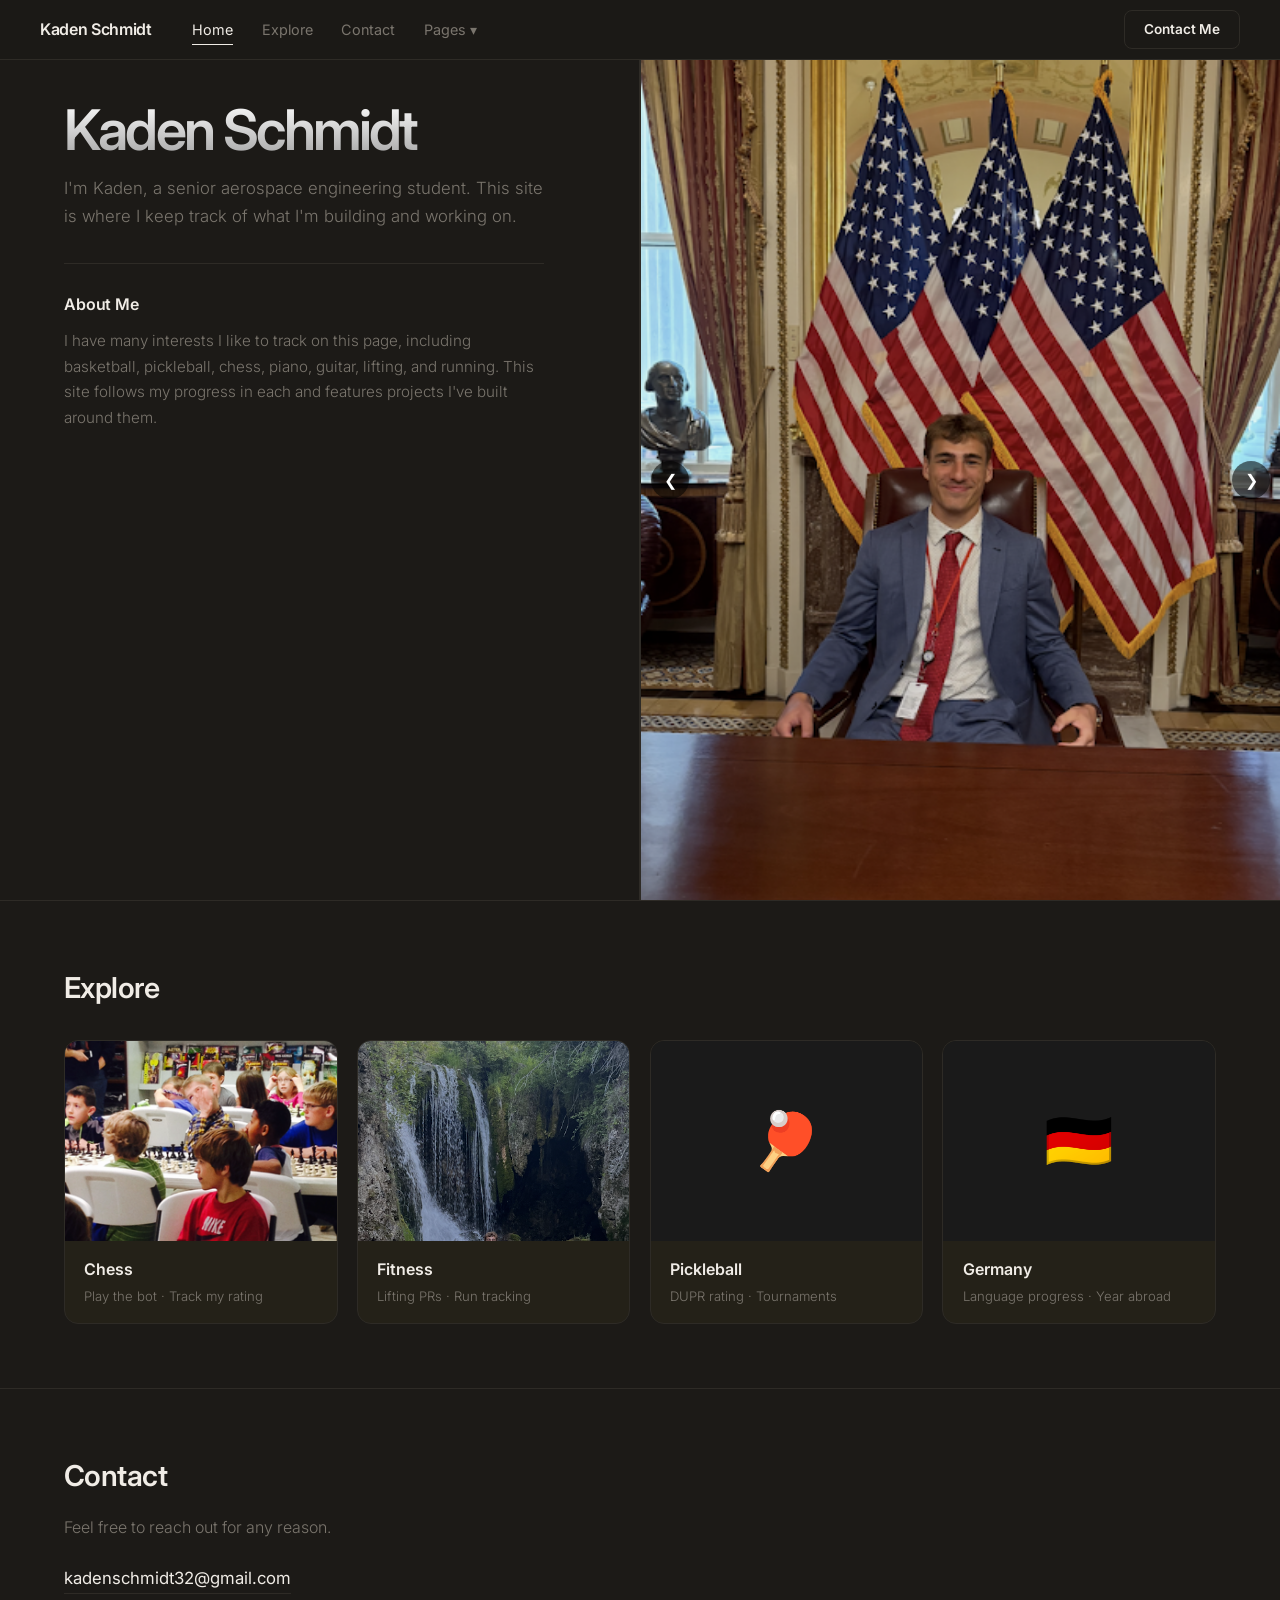
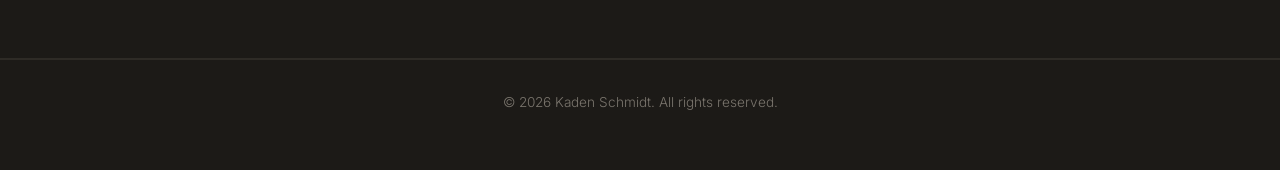
==== commit 9b5c2803: "Add files via upload" ====
--- a/index.html
+++ b/index.html
@@ -52,10 +52,10 @@
             <div class="carousel-container">
                 <button class="carousel-btn prev-btn" aria-label="Previous">&#10094;</button>
                 <div class="carousel-track">
-                    <img src="images/IMG_5273.PNG" alt="Kaden" class="carousel-img">
-                    <img src="images/IMG_5274.PNG" alt="Kaden" class="carousel-img">
-                    <img src="images/IMG_5109.JPG" alt="Kaden" class="carousel-img">
-                    <img src="images/IMG_5275.PNG" alt="Kaden" class="carousel-img">
+                    <img src="images/IMG_5273.PNG" alt="Kaden" class="carousel-img" id="cimg-1">
+                    <img src="images/IMG_5274.PNG" alt="Kaden" class="carousel-img" id="cimg-2">
+                    <img src="images/IMG_5109.JPG" alt="Kaden" class="carousel-img" id="cimg-3">
+                    <img src="images/IMG_5275.PNG" alt="Kaden" class="carousel-img" id="cimg-4">
                 </div>
                 <button class="carousel-btn next-btn" aria-label="Next">&#10095;</button>
             </div>
--- a/style.css
+++ b/style.css
@@ -212,28 +212,27 @@
 
 /* ── Hero Split Layout ── */
 .hero {
-    display: flex;
-    align-items: stretch;
-    gap: 0;
-    padding-top: var(--nav-height);
-    max-width: 1300px;
-    margin: 0 auto;
+    display: grid;
+    grid-template-columns: 1fr 1fr;
     min-height: calc(100vh - var(--nav-height));
+    max-height: calc(100vh - var(--nav-height));
+    margin-top: var(--nav-height);
+    overflow: hidden;
 }
 
 .hero-left {
-    flex: 1;
-    display: flex;
-    align-items: center;
-    padding: 3rem 3.5rem 3rem 4rem;
+    display: flex;
+    align-items: flex-start;
+    padding: 2.5rem 3rem 3.5rem 4rem;
+    border-right: 1px solid var(--card-border);
 }
 
 .hero-left-inner {
     width: 100%;
+    max-width: 480px;
 }
 
 .hero-right {
-    flex: 1;
     display: flex;
     align-items: stretch;
 }
@@ -287,7 +286,6 @@
     color: var(--text-secondary);
     margin-bottom: 2rem;
     line-height: 1.7;
-    max-width: 480px;
 }
 
 .hero-buttons {
@@ -479,6 +477,8 @@
 .carousel-container {
     position: relative;
     width: 100%;
+    height: 100%;
+    max-height: calc(100vh - var(--nav-height));
     overflow: hidden;
     border-left: 1px solid var(--card-border);
     background-color: var(--card-bg);
@@ -498,6 +498,10 @@
     flex-shrink: 0;
     display: block;
 }
+
+/* Individual photo crop adjustments */
+#cimg-1 { object-position: center 65%; }
+#cimg-4 { object-position: center 65%; }
 
 .carousel-btn {
     position: absolute;
@@ -525,18 +529,21 @@
 /* ── Responsive ── */
 @media (max-width: 900px) {
     .hero {
-        flex-direction: column;
+        grid-template-columns: 1fr;
         min-height: unset;
     }
 
-    .hero-left { padding: 2.5rem 2rem 2rem 2rem; }
+    .hero-left {
+        padding: 2.5rem 2rem;
+        border-right: none;
+        border-bottom: 1px solid var(--card-border);
+    }
+
+    .hero-left-inner { max-width: 100%; }
 
     .carousel-container {
-        width: 100%;
         height: 75vw;
         max-height: 500px;
-        border-left: none;
-        border-top: 1px solid var(--card-border);
     }
 
     .title { font-size: 2.8rem; }
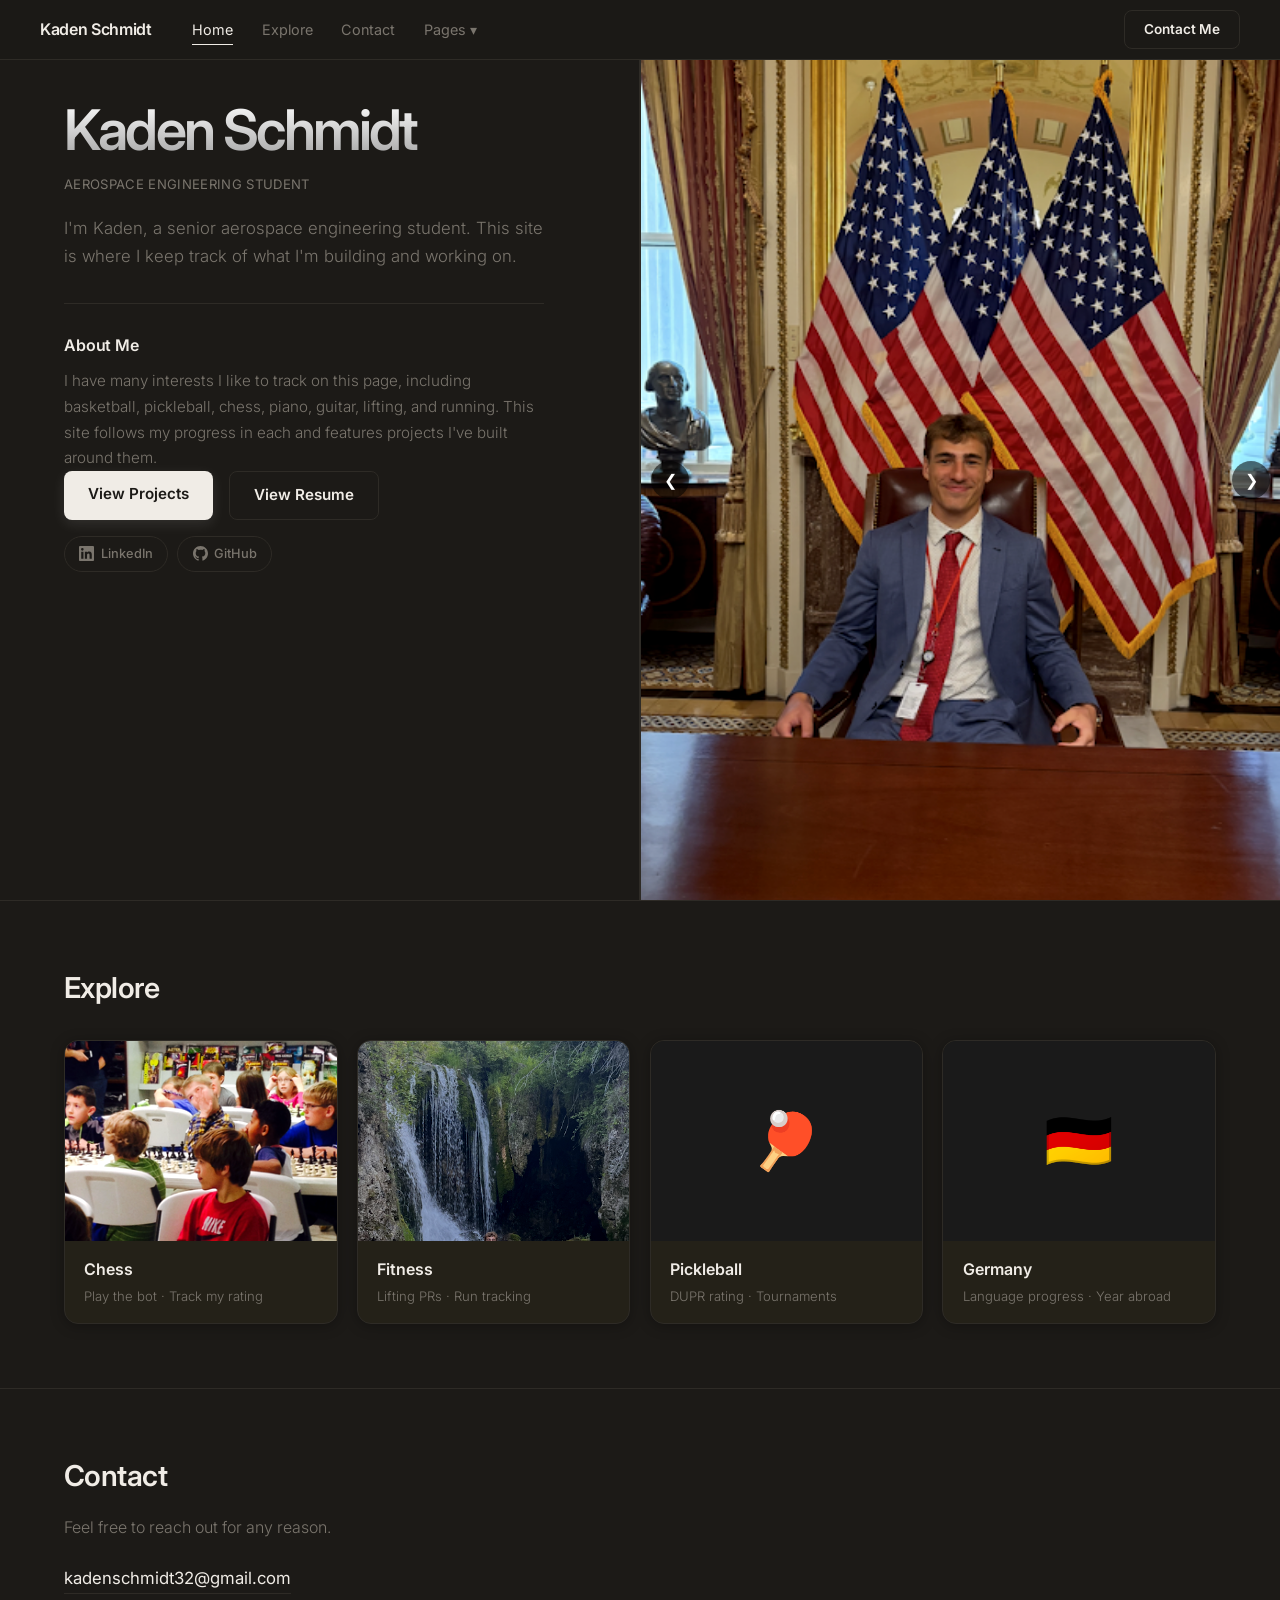
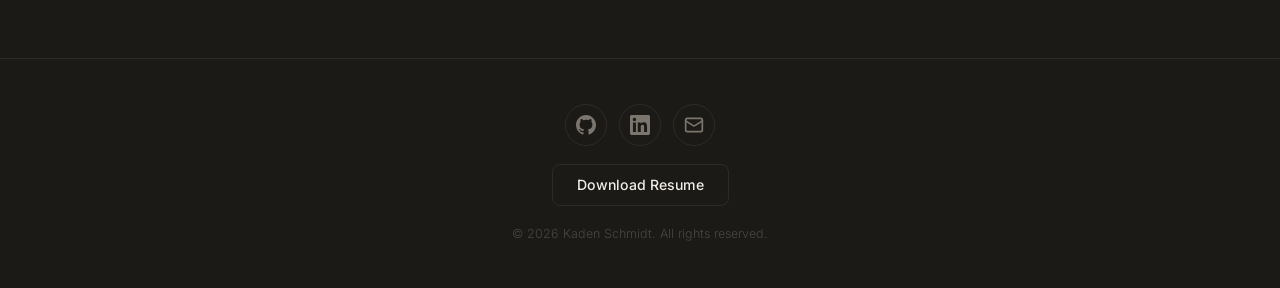
==== commit 1f1197b1: "Add files via upload" ====
--- a/index.html
+++ b/index.html
@@ -39,11 +39,31 @@
         <!-- Left: name, intro, about — fills same height as photo -->
         <div class="hero-left fade-in">
             <div class="hero-left-inner">
-                <h1 class="title">Kaden Schmidt</h1>
+                <div class="hero-name-row">
+                    <img src="images/headshot.jpg" alt="Kaden Schmidt" class="hero-headshot" onerror="this.style.display='none'">
+                    <div class="hero-name-block">
+                        <h1 class="title">Kaden Schmidt</h1>
+                        <p class="hero-tagline">Aerospace Engineering Student</p>
+                    </div>
+                </div>
                 <p class="intro">I'm Kaden, a senior aerospace engineering student. This site is where I keep track of what I'm building and working on.</p>
                 <div class="hero-divider"></div>
                 <h3 class="about-heading">About Me</h3>
                 <p class="about-text">I have many interests I like to track on this page, including basketball, pickleball, chess, piano, guitar, lifting, and running. This site follows my progress in each and features projects I've built around them.</p>
+                <div class="hero-buttons">
+                    <a href="#explore" class="button cta-button">View Projects</a>
+                    <a href="resume.pdf" target="_blank" class="button secondary-button">View Resume</a>
+                </div>
+                <div class="hero-social-row">
+                    <a href="https://www.linkedin.com/in/kaden-schmidt-347771303/" target="_blank" rel="noopener" class="social-btn" aria-label="LinkedIn">
+                        <svg width="15" height="15" viewBox="0 0 24 24" fill="currentColor" aria-hidden="true"><path d="M20.447 20.452h-3.554v-5.569c0-1.328-.027-3.037-1.852-3.037-1.853 0-2.136 1.445-2.136 2.939v5.667H9.351V9h3.414v1.561h.046c.477-.9 1.637-1.85 3.37-1.85 3.601 0 4.267 2.37 4.267 5.455v6.286zM5.337 7.433a2.062 2.062 0 0 1-2.063-2.065 2.064 2.064 0 1 1 2.063 2.065zm1.782 13.019H3.555V9h3.564v11.452zM22.225 0H1.771C.792 0 0 .774 0 1.729v20.542C0 23.227.792 24 1.771 24h20.451C23.2 24 24 23.227 24 22.271V1.729C24 .774 23.2 0 22.222 0h.003z"/></svg>
+                        LinkedIn
+                    </a>
+                    <a href="https://github.com/kadenschmidt32" target="_blank" rel="noopener" class="social-btn" aria-label="GitHub">
+                        <svg width="15" height="15" viewBox="0 0 24 24" fill="currentColor" aria-hidden="true"><path d="M12 0C5.374 0 0 5.373 0 12c0 5.302 3.438 9.8 8.207 11.387.599.111.793-.261.793-.577v-2.234c-3.338.726-4.033-1.416-4.033-1.416-.546-1.387-1.333-1.756-1.333-1.756-1.089-.745.083-.729.083-.729 1.205.084 1.839 1.237 1.839 1.237 1.07 1.834 2.807 1.304 3.492.997.107-.775.418-1.305.762-1.604-2.665-.305-5.467-1.334-5.467-5.931 0-1.311.469-2.381 1.236-3.221-.124-.303-.535-1.524.117-3.176 0 0 1.008-.322 3.301 1.23A11.509 11.509 0 0 1 12 5.803c1.02.005 2.047.138 3.006.404 2.291-1.552 3.297-1.23 3.297-1.23.653 1.653.242 2.874.118 3.176.77.84 1.235 1.911 1.235 3.221 0 4.609-2.807 5.624-5.479 5.921.43.372.823 1.102.823 2.222v3.293c0 .319.192.694.801.576C20.566 21.797 24 17.3 24 12c0-6.627-5.373-12-12-12z"/></svg>
+                        GitHub
+                    </a>
+                </div>
             </div>
         </div>
 
@@ -65,11 +85,11 @@
 
     <!-- ── Explore ── -->
     <div class="section-divider"></div>
-    <section id="explore" class="content-section fade-in">
+    <section id="explore" class="content-section scroll-fade">
         <h2>Explore</h2>
         <div class="page-cards-grid">
 
-            <a href="pages/chess.html" class="page-card">
+            <a href="pages/chess.html" class="page-card scroll-fade" style="transition-delay:0.05s">
                 <div class="page-card-img-wrap">
                     <img src="images/IMG_0338chess.PNG" alt="Chess">
                 </div>
@@ -79,7 +99,7 @@
                 </div>
             </a>
 
-            <a href="pages/fitness.html" class="page-card">
+            <a href="pages/fitness.html" class="page-card scroll-fade" style="transition-delay:0.13s">
                 <div class="page-card-img-wrap">
                     <img src="images/IMG_5275.PNG" alt="Fitness">
                 </div>
@@ -89,7 +109,7 @@
                 </div>
             </a>
 
-            <a href="pages/pickleball.html" class="page-card">
+            <a href="pages/pickleball.html" class="page-card scroll-fade" style="transition-delay:0.21s">
                 <div class="page-card-img-wrap page-card-placeholder">
                     <span>🏓</span>
                 </div>
@@ -99,7 +119,7 @@
                 </div>
             </a>
 
-            <a href="pages/germany.html" class="page-card">
+            <a href="pages/germany.html" class="page-card scroll-fade" style="transition-delay:0.29s">
                 <div class="page-card-img-wrap page-card-placeholder">
                     <span>🇩🇪</span>
                 </div>
@@ -114,16 +134,29 @@
 
     <!-- ── Contact ── -->
     <div class="section-divider"></div>
-    <section id="contact" class="content-section fade-in">
+    <section id="contact" class="content-section scroll-fade">
         <h2>Contact</h2>
         <p>Feel free to reach out for any reason.</p>
         <a href="mailto:kadenschmidt32@gmail.com" class="contact-email-link">kadenschmidt32@gmail.com</a>
     </section>
 
     <!-- ── Footer ── -->
-    <div class="section-divider"></div>
-    <footer>
-        <p>&copy; 2026 Kaden Schmidt. All rights reserved.</p>
+    <footer class="site-footer">
+        <div class="footer-inner">
+            <div class="footer-social">
+                <a href="https://github.com/kadenschmidt32" target="_blank" rel="noopener" class="footer-icon-btn" aria-label="GitHub">
+                    <svg width="20" height="20" viewBox="0 0 24 24" fill="currentColor" aria-hidden="true"><path d="M12 0C5.374 0 0 5.373 0 12c0 5.302 3.438 9.8 8.207 11.387.599.111.793-.261.793-.577v-2.234c-3.338.726-4.033-1.416-4.033-1.416-.546-1.387-1.333-1.756-1.333-1.756-1.089-.745.083-.729.083-.729 1.205.084 1.839 1.237 1.839 1.237 1.07 1.834 2.807 1.304 3.492.997.107-.775.418-1.305.762-1.604-2.665-.305-5.467-1.334-5.467-5.931 0-1.311.469-2.381 1.236-3.221-.124-.303-.535-1.524.117-3.176 0 0 1.008-.322 3.301 1.23A11.509 11.509 0 0 1 12 5.803c1.02.005 2.047.138 3.006.404 2.291-1.552 3.297-1.23 3.297-1.23.653 1.653.242 2.874.118 3.176.77.84 1.235 1.911 1.235 3.221 0 4.609-2.807 5.624-5.479 5.921.43.372.823 1.102.823 2.222v3.293c0 .319.192.694.801.576C20.566 21.797 24 17.3 24 12c0-6.627-5.373-12-12-12z"/></svg>
+                </a>
+                <a href="https://www.linkedin.com/in/kaden-schmidt-347771303/" target="_blank" rel="noopener" class="footer-icon-btn" aria-label="LinkedIn">
+                    <svg width="20" height="20" viewBox="0 0 24 24" fill="currentColor" aria-hidden="true"><path d="M20.447 20.452h-3.554v-5.569c0-1.328-.027-3.037-1.852-3.037-1.853 0-2.136 1.445-2.136 2.939v5.667H9.351V9h3.414v1.561h.046c.477-.9 1.637-1.85 3.37-1.85 3.601 0 4.267 2.37 4.267 5.455v6.286zM5.337 7.433a2.062 2.062 0 0 1-2.063-2.065 2.064 2.064 0 1 1 2.063 2.065zm1.782 13.019H3.555V9h3.564v11.452zM22.225 0H1.771C.792 0 0 .774 0 1.729v20.542C0 23.227.792 24 1.771 24h20.451C23.2 24 24 23.227 24 22.271V1.729C24 .774 23.2 0 22.222 0h.003z"/></svg>
+                </a>
+                <a href="mailto:kadenschmidt32@gmail.com" class="footer-icon-btn" aria-label="Email">
+                    <svg width="20" height="20" viewBox="0 0 24 24" fill="none" stroke="currentColor" stroke-width="2" stroke-linecap="round" stroke-linejoin="round" aria-hidden="true"><rect x="2" y="4" width="20" height="16" rx="2"/><path d="m22 7-8.97 5.7a1.94 1.94 0 0 1-2.06 0L2 7"/></svg>
+                </a>
+            </div>
+            <a href="resume.pdf" download="Kaden_Schmidt_Resume.pdf" class="footer-resume-btn">Download Resume</a>
+            <p class="footer-copy">&copy; 2026 Kaden Schmidt. All rights reserved.</p>
+        </div>
     </footer>
 
     <script src="script.js"></script>
--- a/style.css
+++ b/style.css
@@ -558,3 +558,188 @@
     .nav-brand { font-size: 0.9rem; }
     .title { font-size: 2.2rem; }
 }
+
+/* ── Hero headshot & tagline ── */
+.hero-name-row {
+    display: flex;
+    align-items: center;
+    gap: 1.1rem;
+    margin-bottom: 1.2rem;
+}
+
+.hero-headshot {
+    width: 86px;
+    height: 86px;
+    border-radius: 50%;
+    object-fit: cover;
+    object-position: center top;
+    border: 2px solid var(--card-border);
+    box-shadow: 0 4px 20px rgba(0, 0, 0, 0.45);
+    flex-shrink: 0;
+    filter: contrast(1.06) saturate(1.12) brightness(1.01);
+}
+
+.hero-name-block {
+    flex: 1;
+    min-width: 0;
+}
+
+.hero-tagline {
+    font-size: 0.82rem;
+    color: var(--text-secondary);
+    font-weight: 400;
+    margin: 0.18rem 0 0;
+    letter-spacing: 0.025em;
+    text-transform: uppercase;
+}
+
+/* ── Social link pills (hero) ── */
+.hero-social-row {
+    display: flex;
+    gap: 0.6rem;
+    margin-top: 1rem;
+    flex-wrap: wrap;
+}
+
+.social-btn {
+    display: inline-flex;
+    align-items: center;
+    gap: 0.42rem;
+    padding: 0.42rem 0.88rem;
+    border-radius: 20px;
+    border: 1px solid var(--card-border);
+    color: var(--text-secondary);
+    text-decoration: none;
+    font-size: 0.8rem;
+    font-weight: 500;
+    transition: all 0.2s ease;
+    white-space: nowrap;
+}
+
+.social-btn:hover {
+    border-color: #505050;
+    color: var(--text-primary);
+    background: rgba(255, 255, 255, 0.05);
+    transform: translateY(-1px);
+}
+
+/* ── Rich footer ── */
+.site-footer {
+    border-top: 1px solid var(--card-border);
+    padding: 2.8rem 2rem;
+}
+
+.footer-inner {
+    max-width: 420px;
+    margin: 0 auto;
+    display: flex;
+    flex-direction: column;
+    align-items: center;
+    gap: 1.1rem;
+    text-align: center;
+}
+
+.footer-social {
+    display: flex;
+    gap: 0.75rem;
+}
+
+.footer-icon-btn {
+    width: 42px;
+    height: 42px;
+    border-radius: 50%;
+    border: 1px solid var(--card-border);
+    display: flex;
+    align-items: center;
+    justify-content: center;
+    color: var(--text-secondary);
+    text-decoration: none;
+    transition: all 0.2s ease;
+}
+
+.footer-icon-btn:hover {
+    border-color: #505050;
+    color: var(--text-primary);
+    background: rgba(255, 255, 255, 0.06);
+    transform: translateY(-2px);
+}
+
+.footer-resume-btn {
+    display: inline-block;
+    padding: 0.55rem 1.5rem;
+    border-radius: 8px;
+    border: 1px solid var(--card-border);
+    color: var(--text-primary);
+    text-decoration: none;
+    font-size: 0.88rem;
+    font-weight: 500;
+    transition: all 0.2s ease;
+}
+
+.footer-resume-btn:hover {
+    background: var(--card-bg);
+    border-color: #454035;
+}
+
+.footer-copy {
+    font-size: 0.78rem;
+    color: #4a4640;
+    margin: 0;
+}
+
+/* ── Scroll-triggered fade-in ── */
+.scroll-fade {
+    opacity: 0;
+}
+
+@keyframes scrollFadeIn {
+    from { opacity: 0; transform: translateY(22px); }
+    to   { opacity: 1; transform: translateY(0); }
+}
+
+.scroll-fade.in-view {
+    animation: scrollFadeIn 0.75s cubic-bezier(0.16, 1, 0.3, 1) forwards;
+}
+
+/* ── Photo improvements ── */
+.carousel-img {
+    filter: contrast(1.06) saturate(1.12) brightness(1.02);
+}
+
+.page-card-img-wrap img {
+    filter: contrast(1.06) saturate(1.1) brightness(1.02);
+    transition: transform 0.35s ease, filter 0.35s ease;
+}
+
+.page-card:hover .page-card-img-wrap img {
+    transform: scale(1.05);
+    filter: contrast(1.08) saturate(1.18) brightness(1.03);
+}
+
+/* ── Explore card polish ── */
+.page-card {
+    box-shadow: 0 2px 14px rgba(0, 0, 0, 0.3);
+    transition: transform 0.28s cubic-bezier(0.16, 1, 0.3, 1),
+                border-color 0.28s ease,
+                box-shadow 0.28s ease;
+}
+
+.page-card:hover {
+    transform: translateY(-6px);
+    border-color: rgba(255, 255, 255, 0.1);
+    box-shadow: 0 18px 44px rgba(0, 0, 0, 0.6);
+}
+
+.page-card-placeholder {
+    transition: transform 0.28s ease;
+}
+
+.page-card:hover .page-card-placeholder {
+    transform: scale(1.08);
+}
+
+@media (max-width: 600px) {
+    .hero-name-row { gap: 0.85rem; }
+    .hero-headshot  { width: 70px; height: 70px; }
+    .hero-social-row { gap: 0.5rem; }
+}
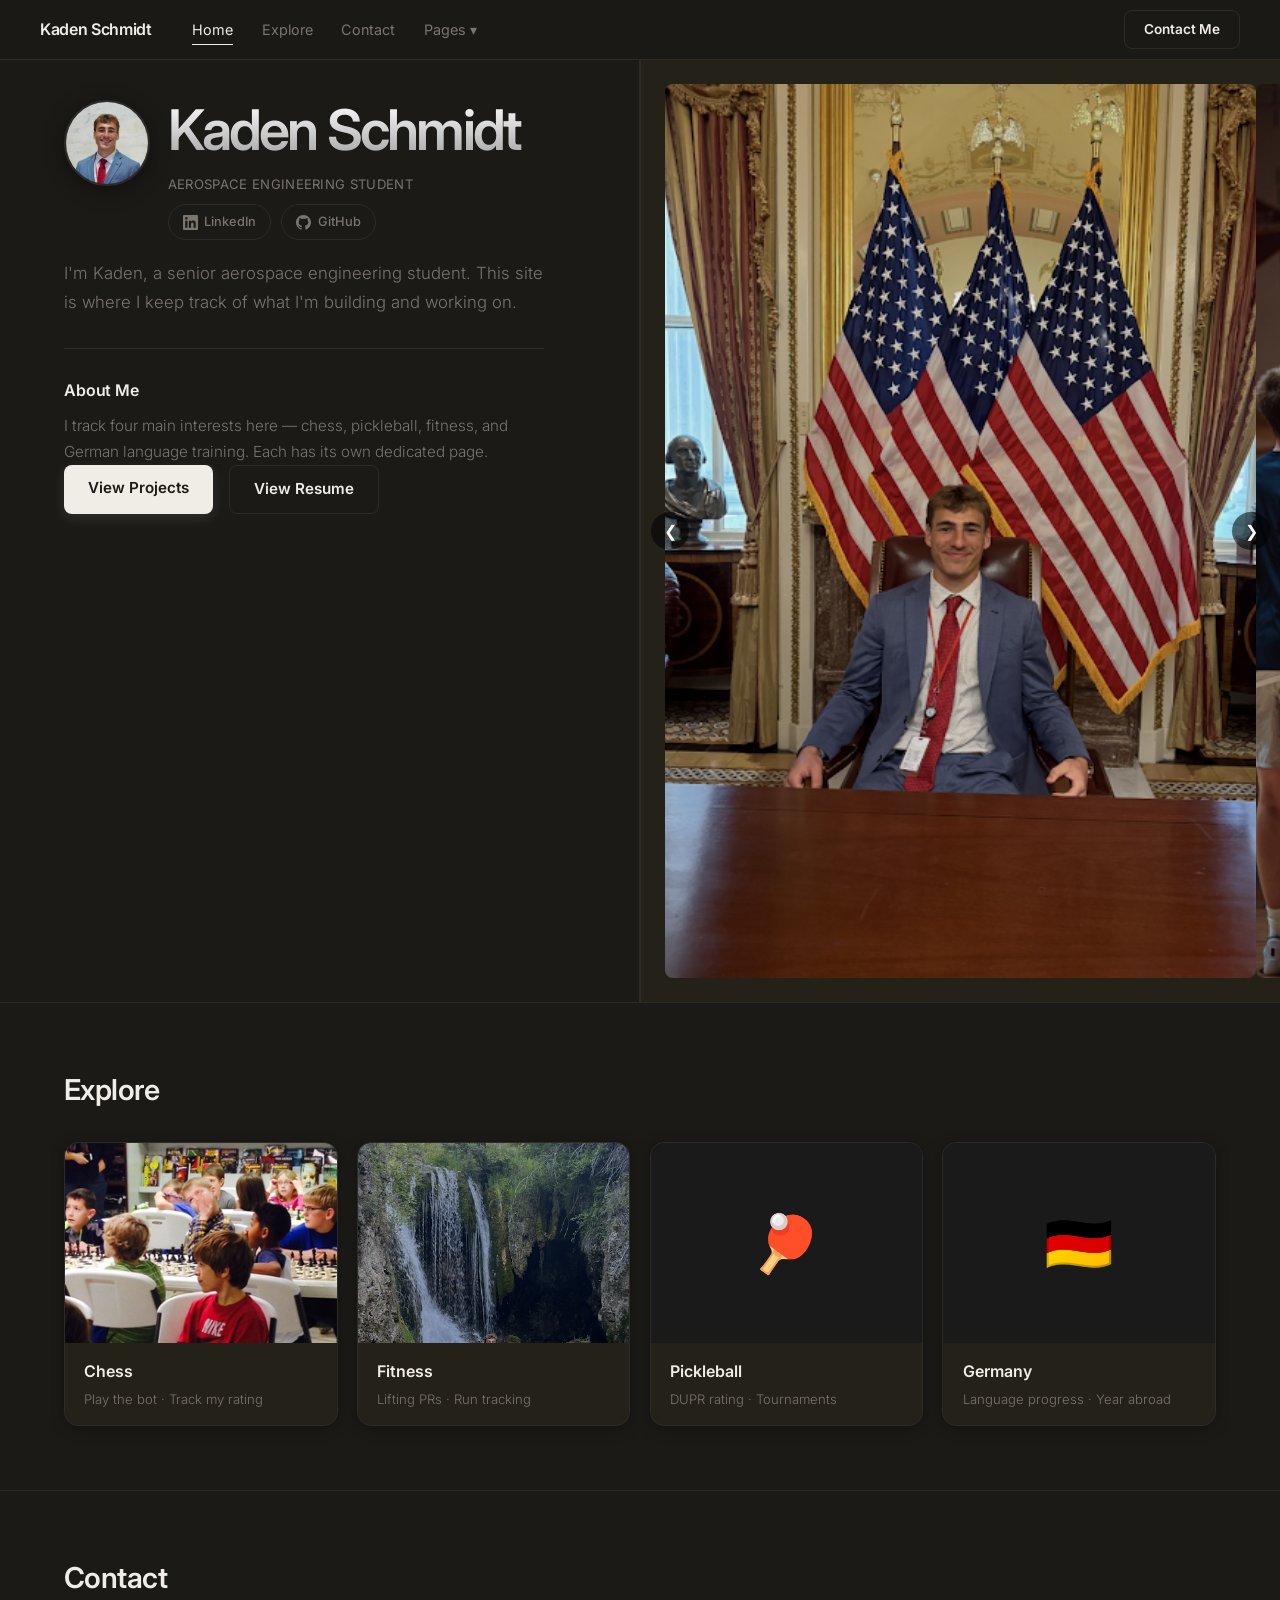
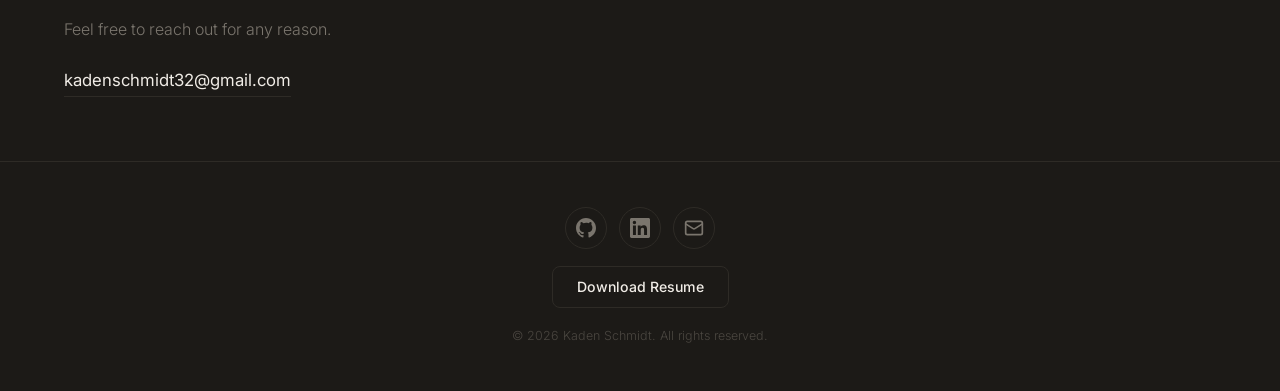
==== commit dfa38c18: "Add files via upload" ====
--- a/index.html
+++ b/index.html
@@ -44,25 +44,25 @@
                     <div class="hero-name-block">
                         <h1 class="title">Kaden Schmidt</h1>
                         <p class="hero-tagline">Aerospace Engineering Student</p>
+                        <div class="hero-social-row">
+                            <a href="https://www.linkedin.com/in/kaden-schmidt-347771303/" target="_blank" rel="noopener" class="social-btn" aria-label="LinkedIn">
+                                <svg width="15" height="15" viewBox="0 0 24 24" fill="currentColor" aria-hidden="true"><path d="M20.447 20.452h-3.554v-5.569c0-1.328-.027-3.037-1.852-3.037-1.853 0-2.136 1.445-2.136 2.939v5.667H9.351V9h3.414v1.561h.046c.477-.9 1.637-1.85 3.37-1.85 3.601 0 4.267 2.37 4.267 5.455v6.286zM5.337 7.433a2.062 2.062 0 0 1-2.063-2.065 2.064 2.064 0 1 1 2.063 2.065zm1.782 13.019H3.555V9h3.564v11.452zM22.225 0H1.771C.792 0 0 .774 0 1.729v20.542C0 23.227.792 24 1.771 24h20.451C23.2 24 24 23.227 24 22.271V1.729C24 .774 23.2 0 22.222 0h.003z"/></svg>
+                                LinkedIn
+                            </a>
+                            <a href="https://github.com/kadenschmidt32" target="_blank" rel="noopener" class="social-btn" aria-label="GitHub">
+                                <svg width="15" height="15" viewBox="0 0 24 24" fill="currentColor" aria-hidden="true"><path d="M12 0C5.374 0 0 5.373 0 12c0 5.302 3.438 9.8 8.207 11.387.599.111.793-.261.793-.577v-2.234c-3.338.726-4.033-1.416-4.033-1.416-.546-1.387-1.333-1.756-1.333-1.756-1.089-.745.083-.729.083-.729 1.205.084 1.839 1.237 1.839 1.237 1.07 1.834 2.807 1.304 3.492.997.107-.775.418-1.305.762-1.604-2.665-.305-5.467-1.334-5.467-5.931 0-1.311.469-2.381 1.236-3.221-.124-.303-.535-1.524.117-3.176 0 0 1.008-.322 3.301 1.23A11.509 11.509 0 0 1 12 5.803c1.02.005 2.047.138 3.006.404 2.291-1.552 3.297-1.23 3.297-1.23.653 1.653.242 2.874.118 3.176.77.84 1.235 1.911 1.235 3.221 0 4.609-2.807 5.624-5.479 5.921.43.372.823 1.102.823 2.222v3.293c0 .319.192.694.801.576C20.566 21.797 24 17.3 24 12c0-6.627-5.373-12-12-12z"/></svg>
+                                GitHub
+                            </a>
+                        </div>
                     </div>
                 </div>
                 <p class="intro">I'm Kaden, a senior aerospace engineering student. This site is where I keep track of what I'm building and working on.</p>
                 <div class="hero-divider"></div>
                 <h3 class="about-heading">About Me</h3>
-                <p class="about-text">I have many interests I like to track on this page, including basketball, pickleball, chess, piano, guitar, lifting, and running. This site follows my progress in each and features projects I've built around them.</p>
+                <p class="about-text">I track four main interests here — chess, pickleball, fitness, and German language training. Each has its own dedicated page.</p>
                 <div class="hero-buttons">
                     <a href="#explore" class="button cta-button">View Projects</a>
                     <a href="resume.pdf" target="_blank" class="button secondary-button">View Resume</a>
-                </div>
-                <div class="hero-social-row">
-                    <a href="https://www.linkedin.com/in/kaden-schmidt-347771303/" target="_blank" rel="noopener" class="social-btn" aria-label="LinkedIn">
-                        <svg width="15" height="15" viewBox="0 0 24 24" fill="currentColor" aria-hidden="true"><path d="M20.447 20.452h-3.554v-5.569c0-1.328-.027-3.037-1.852-3.037-1.853 0-2.136 1.445-2.136 2.939v5.667H9.351V9h3.414v1.561h.046c.477-.9 1.637-1.85 3.37-1.85 3.601 0 4.267 2.37 4.267 5.455v6.286zM5.337 7.433a2.062 2.062 0 0 1-2.063-2.065 2.064 2.064 0 1 1 2.063 2.065zm1.782 13.019H3.555V9h3.564v11.452zM22.225 0H1.771C.792 0 0 .774 0 1.729v20.542C0 23.227.792 24 1.771 24h20.451C23.2 24 24 23.227 24 22.271V1.729C24 .774 23.2 0 22.222 0h.003z"/></svg>
-                        LinkedIn
-                    </a>
-                    <a href="https://github.com/kadenschmidt32" target="_blank" rel="noopener" class="social-btn" aria-label="GitHub">
-                        <svg width="15" height="15" viewBox="0 0 24 24" fill="currentColor" aria-hidden="true"><path d="M12 0C5.374 0 0 5.373 0 12c0 5.302 3.438 9.8 8.207 11.387.599.111.793-.261.793-.577v-2.234c-3.338.726-4.033-1.416-4.033-1.416-.546-1.387-1.333-1.756-1.333-1.756-1.089-.745.083-.729.083-.729 1.205.084 1.839 1.237 1.839 1.237 1.07 1.834 2.807 1.304 3.492.997.107-.775.418-1.305.762-1.604-2.665-.305-5.467-1.334-5.467-5.931 0-1.311.469-2.381 1.236-3.221-.124-.303-.535-1.524.117-3.176 0 0 1.008-.322 3.301 1.23A11.509 11.509 0 0 1 12 5.803c1.02.005 2.047.138 3.006.404 2.291-1.552 3.297-1.23 3.297-1.23.653 1.653.242 2.874.118 3.176.77.84 1.235 1.911 1.235 3.221 0 4.609-2.807 5.624-5.479 5.921.43.372.823 1.102.823 2.222v3.293c0 .319.192.694.801.576C20.566 21.797 24 17.3 24 12c0-6.627-5.373-12-12-12z"/></svg>
-                        GitHub
-                    </a>
                 </div>
             </div>
         </div>
--- a/style.css
+++ b/style.css
@@ -215,9 +215,7 @@
     display: grid;
     grid-template-columns: 1fr 1fr;
     min-height: calc(100vh - var(--nav-height));
-    max-height: calc(100vh - var(--nav-height));
     margin-top: var(--nav-height);
-    overflow: hidden;
 }
 
 .hero-left {
@@ -478,10 +476,10 @@
     position: relative;
     width: 100%;
     height: 100%;
-    max-height: calc(100vh - var(--nav-height));
     overflow: hidden;
     border-left: 1px solid var(--card-border);
     background-color: var(--card-bg);
+    padding: 1.5rem;
 }
 
 .carousel-track {
@@ -497,6 +495,7 @@
     object-position: center 20%;
     flex-shrink: 0;
     display: block;
+    border-radius: 8px;
 }
 
 /* Individual photo crop adjustments */
@@ -562,7 +561,7 @@
 /* ── Hero headshot & tagline ── */
 .hero-name-row {
     display: flex;
-    align-items: center;
+    align-items: flex-start;
     gap: 1.1rem;
     margin-bottom: 1.2rem;
 }
@@ -576,7 +575,6 @@
     border: 2px solid var(--card-border);
     box-shadow: 0 4px 20px rgba(0, 0, 0, 0.45);
     flex-shrink: 0;
-    filter: contrast(1.06) saturate(1.12) brightness(1.01);
 }
 
 .hero-name-block {
@@ -597,7 +595,7 @@
 .hero-social-row {
     display: flex;
     gap: 0.6rem;
-    margin-top: 1rem;
+    margin-top: 0.6rem;
     flex-wrap: wrap;
 }
 
@@ -699,21 +697,6 @@
 
 .scroll-fade.in-view {
     animation: scrollFadeIn 0.75s cubic-bezier(0.16, 1, 0.3, 1) forwards;
-}
-
-/* ── Photo improvements ── */
-.carousel-img {
-    filter: contrast(1.06) saturate(1.12) brightness(1.02);
-}
-
-.page-card-img-wrap img {
-    filter: contrast(1.06) saturate(1.1) brightness(1.02);
-    transition: transform 0.35s ease, filter 0.35s ease;
-}
-
-.page-card:hover .page-card-img-wrap img {
-    transform: scale(1.05);
-    filter: contrast(1.08) saturate(1.18) brightness(1.03);
 }
 
 /* ── Explore card polish ── */
